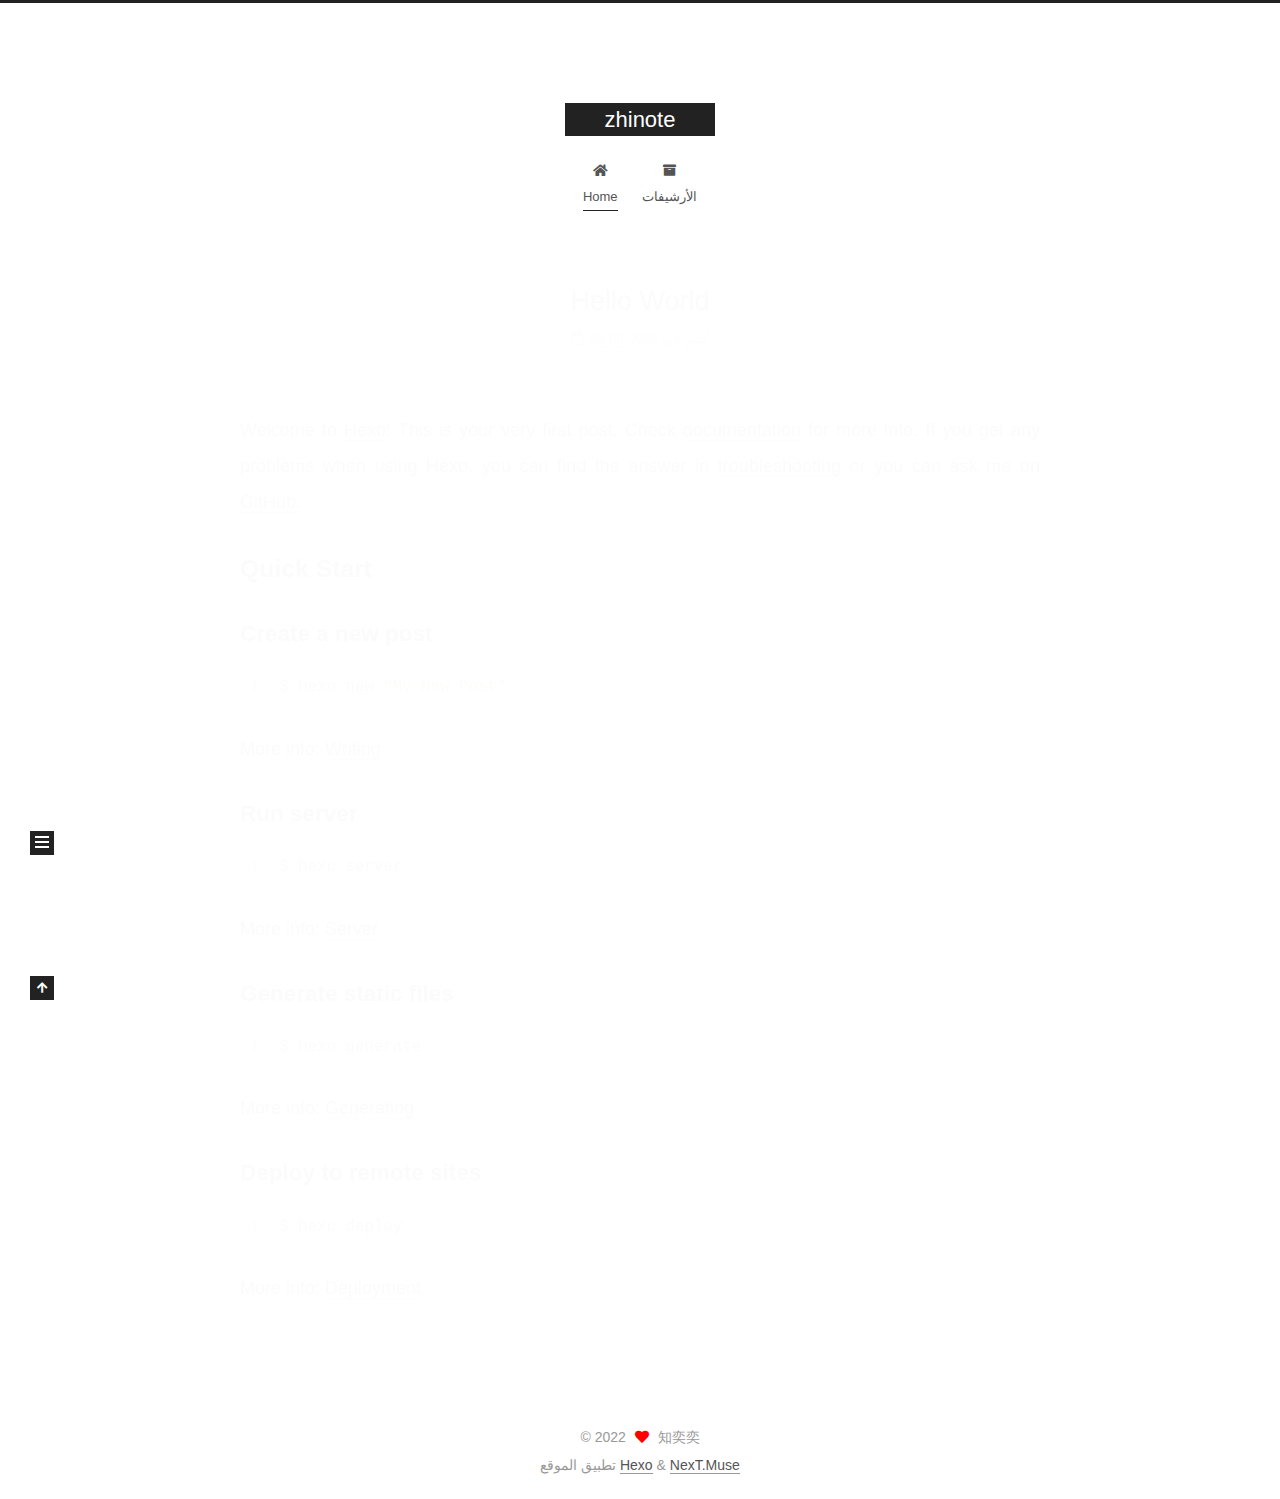
==== index.html @ 8965869a "Site updated: 2022-02-28 09:27:06" ====
<!DOCTYPE html>
<html lang="zh_CN">
<head>
  <meta charset="UTF-8">
<meta name="viewport" content="width=device-width, initial-scale=1, maximum-scale=2">
<meta name="theme-color" content="#222">
<meta name="generator" content="Hexo 6.0.0">
  <link rel="apple-touch-icon" sizes="180x180" href="/images/apple-touch-icon-next.png">
  <link rel="icon" type="image/png" sizes="32x32" href="/images/favicon-32x32-next.png">
  <link rel="icon" type="image/png" sizes="16x16" href="/images/favicon-16x16-next.png">
  <link rel="mask-icon" href="/images/logo.svg" color="#222">

<link rel="stylesheet" href="/css/main.css">


<link rel="stylesheet" href="/lib/font-awesome/css/all.min.css">

<script id="hexo-configurations">
    var NexT = window.NexT || {};
    var CONFIG = {"hostname":"example.com","root":"/","scheme":"Muse","version":"7.8.0","exturl":false,"sidebar":{"position":"left","display":"post","padding":18,"offset":12,"onmobile":false},"copycode":{"enable":false,"show_result":false,"style":null},"back2top":{"enable":true,"sidebar":false,"scrollpercent":false},"bookmark":{"enable":false,"color":"#222","save":"auto"},"fancybox":false,"mediumzoom":false,"lazyload":false,"pangu":false,"comments":{"style":"tabs","active":null,"storage":true,"lazyload":false,"nav":null},"algolia":{"hits":{"per_page":10},"labels":{"input_placeholder":"Search for Posts","hits_empty":"We didn't find any results for the search: ${query}","hits_stats":"${hits} results found in ${time} ms"}},"localsearch":{"enable":false,"trigger":"auto","top_n_per_article":1,"unescape":false,"preload":false},"motion":{"enable":true,"async":false,"transition":{"post_block":"fadeIn","post_header":"slideDownIn","post_body":"slideDownIn","coll_header":"slideLeftIn","sidebar":"slideUpIn"}}};
  </script>

  <meta property="og:type" content="website">
<meta property="og:title" content="zhinote">
<meta property="og:url" content="http://example.com/index.html">
<meta property="og:site_name" content="zhinote">
<meta property="og:locale" content="zh_CN">
<meta property="article:author" content="知奕奕">
<meta name="twitter:card" content="summary">

<link rel="canonical" href="http://example.com/">


<script id="page-configurations">
  // https://hexo.io/docs/variables.html
  CONFIG.page = {
    sidebar: "",
    isHome : true,
    isPost : false,
    lang   : 'zh_CN'
  };
</script>

  <title>zhinote</title>
  






  <noscript>
  <style>
  .use-motion .brand,
  .use-motion .menu-item,
  .sidebar-inner,
  .use-motion .post-block,
  .use-motion .pagination,
  .use-motion .comments,
  .use-motion .post-header,
  .use-motion .post-body,
  .use-motion .collection-header { opacity: initial; }

  .use-motion .site-title,
  .use-motion .site-subtitle {
    opacity: initial;
    top: initial;
  }

  .use-motion .logo-line-before i { left: initial; }
  .use-motion .logo-line-after i { right: initial; }
  </style>
</noscript>

</head>

<body itemscope itemtype="http://schema.org/WebPage">
  <div class="container use-motion">
    <div class="headband"></div>

    <header class="header" itemscope itemtype="http://schema.org/WPHeader">
      <div class="header-inner"><div class="site-brand-container">
  <div class="site-nav-toggle">
    <div class="toggle" aria-label="تشغيل شريط التصفح">
      <span class="toggle-line toggle-line-first"></span>
      <span class="toggle-line toggle-line-middle"></span>
      <span class="toggle-line toggle-line-last"></span>
    </div>
  </div>

  <div class="site-meta">

    <a href="/" class="brand" rel="start">
      <span class="logo-line-before"><i></i></span>
      <h1 class="site-title">zhinote</h1>
      <span class="logo-line-after"><i></i></span>
    </a>
  </div>

  <div class="site-nav-right">
    <div class="toggle popup-trigger">
    </div>
  </div>
</div>




<nav class="site-nav">
  <ul id="menu" class="main-menu menu">
        <li class="menu-item menu-item-home">

    <a href="/" rel="section"><i class="fa fa-home fa-fw"></i>Home</a>

  </li>
        <li class="menu-item menu-item-archives">

    <a href="/archives/" rel="section"><i class="fa fa-archive fa-fw"></i>الأرشيفات</a>

  </li>
  </ul>
</nav>




</div>
    </header>

    
  <div class="back-to-top">
    <i class="fa fa-arrow-up"></i>
    <span>0%</span>
  </div>


    <main class="main">
      <div class="main-inner">
        <div class="content-wrap">
          

          <div class="content index posts-expand">
            
      
  
  
  <article itemscope itemtype="http://schema.org/Article" class="post-block" lang="zh_CN">
    <link itemprop="mainEntityOfPage" href="http://example.com/2022/02/28/hello-world/">

    <span hidden itemprop="author" itemscope itemtype="http://schema.org/Person">
      <meta itemprop="image" content="/images/avatar.gif">
      <meta itemprop="name" content="知奕奕">
      <meta itemprop="description" content="">
    </span>

    <span hidden itemprop="publisher" itemscope itemtype="http://schema.org/Organization">
      <meta itemprop="name" content="zhinote">
    </span>
      <header class="post-header">
        <h2 class="post-title" itemprop="name headline">
          
            <a href="/2022/02/28/hello-world/" class="post-title-link" itemprop="url">Hello World</a>
        </h2>

        <div class="post-meta">
            <span class="post-meta-item">
              <span class="post-meta-item-icon">
                <i class="far fa-calendar"></i>
              </span>
              <span class="post-meta-item-text">نُشر في</span>

              <time title="أُنشأ: 2022-02-28 09:23:25" itemprop="dateCreated datePublished" datetime="2022-02-28T09:23:25+08:00">2022-02-28</time>
            </span>

          

        </div>
      </header>

    
    
    
    <div class="post-body" itemprop="articleBody">

      
          <p>Welcome to <a target="_blank" rel="noopener" href="https://hexo.io/">Hexo</a>! This is your very first post. Check <a target="_blank" rel="noopener" href="https://hexo.io/docs/">documentation</a> for more info. If you get any problems when using Hexo, you can find the answer in <a target="_blank" rel="noopener" href="https://hexo.io/docs/troubleshooting.html">troubleshooting</a> or you can ask me on <a target="_blank" rel="noopener" href="https://github.com/hexojs/hexo/issues">GitHub</a>.</p>
<h2 id="Quick-Start"><a href="#Quick-Start" class="headerlink" title="Quick Start"></a>Quick Start</h2><h3 id="Create-a-new-post"><a href="#Create-a-new-post" class="headerlink" title="Create a new post"></a>Create a new post</h3><figure class="highlight bash"><table><tr><td class="gutter"><pre><span class="line">1</span><br></pre></td><td class="code"><pre><span class="line">$ hexo new <span class="string">&quot;My New Post&quot;</span></span><br></pre></td></tr></table></figure>

<p>More info: <a target="_blank" rel="noopener" href="https://hexo.io/docs/writing.html">Writing</a></p>
<h3 id="Run-server"><a href="#Run-server" class="headerlink" title="Run server"></a>Run server</h3><figure class="highlight bash"><table><tr><td class="gutter"><pre><span class="line">1</span><br></pre></td><td class="code"><pre><span class="line">$ hexo server</span><br></pre></td></tr></table></figure>

<p>More info: <a target="_blank" rel="noopener" href="https://hexo.io/docs/server.html">Server</a></p>
<h3 id="Generate-static-files"><a href="#Generate-static-files" class="headerlink" title="Generate static files"></a>Generate static files</h3><figure class="highlight bash"><table><tr><td class="gutter"><pre><span class="line">1</span><br></pre></td><td class="code"><pre><span class="line">$ hexo generate</span><br></pre></td></tr></table></figure>

<p>More info: <a target="_blank" rel="noopener" href="https://hexo.io/docs/generating.html">Generating</a></p>
<h3 id="Deploy-to-remote-sites"><a href="#Deploy-to-remote-sites" class="headerlink" title="Deploy to remote sites"></a>Deploy to remote sites</h3><figure class="highlight bash"><table><tr><td class="gutter"><pre><span class="line">1</span><br></pre></td><td class="code"><pre><span class="line">$ hexo deploy</span><br></pre></td></tr></table></figure>

<p>More info: <a target="_blank" rel="noopener" href="https://hexo.io/docs/one-command-deployment.html">Deployment</a></p>

      
    </div>

    
    
    
      <footer class="post-footer">
        <div class="post-eof"></div>
      </footer>
  </article>
  
  
  


  



          </div>
          

<script>
  window.addEventListener('tabs:register', () => {
    let { activeClass } = CONFIG.comments;
    if (CONFIG.comments.storage) {
      activeClass = localStorage.getItem('comments_active') || activeClass;
    }
    if (activeClass) {
      let activeTab = document.querySelector(`a[href="#comment-${activeClass}"]`);
      if (activeTab) {
        activeTab.click();
      }
    }
  });
  if (CONFIG.comments.storage) {
    window.addEventListener('tabs:click', event => {
      if (!event.target.matches('.tabs-comment .tab-content .tab-pane')) return;
      let commentClass = event.target.classList[1];
      localStorage.setItem('comments_active', commentClass);
    });
  }
</script>

        </div>
          
  
  <div class="toggle sidebar-toggle">
    <span class="toggle-line toggle-line-first"></span>
    <span class="toggle-line toggle-line-middle"></span>
    <span class="toggle-line toggle-line-last"></span>
  </div>

  <aside class="sidebar">
    <div class="sidebar-inner">

      <ul class="sidebar-nav motion-element">
        <li class="sidebar-nav-toc">
          المحتويات
        </li>
        <li class="sidebar-nav-overview">
          عام
        </li>
      </ul>

      <!--noindex-->
      <div class="post-toc-wrap sidebar-panel">
      </div>
      <!--/noindex-->

      <div class="site-overview-wrap sidebar-panel">
        <div class="site-author motion-element" itemprop="author" itemscope itemtype="http://schema.org/Person">
  <p class="site-author-name" itemprop="name">知奕奕</p>
  <div class="site-description" itemprop="description"></div>
</div>
<div class="site-state-wrap motion-element">
  <nav class="site-state">
      <div class="site-state-item site-state-posts">
          <a href="/archives/">
        
          <span class="site-state-item-count">1</span>
          <span class="site-state-item-name">المقالات</span>
        </a>
      </div>
  </nav>
</div>



      </div>

    </div>
  </aside>
  <div id="sidebar-dimmer"></div>


      </div>
    </main>

    <footer class="footer">
      <div class="footer-inner">
        

        

<div class="copyright">
  
  &copy; 
  <span itemprop="copyrightYear">2022</span>
  <span class="with-love">
    <i class="fa fa-heart"></i>
  </span>
  <span class="author" itemprop="copyrightHolder">知奕奕</span>
</div>
  <div class="powered-by">تطبيق الموقع <a href="https://hexo.io/" class="theme-link" rel="noopener" target="_blank">Hexo</a> & <a href="https://muse.theme-next.org/" class="theme-link" rel="noopener" target="_blank">NexT.Muse</a>
  </div>

        








      </div>
    </footer>
  </div>

  
  <script src="/lib/anime.min.js"></script>
  <script src="/lib/velocity/velocity.min.js"></script>
  <script src="/lib/velocity/velocity.ui.min.js"></script>

<script src="/js/utils.js"></script>

<script src="/js/motion.js"></script>


<script src="/js/schemes/muse.js"></script>


<script src="/js/next-boot.js"></script>




  















  

  

</body>
</html>
---- css/main.css ----
:root {
  --body-bg-color: #fff;
  --content-bg-color: #fff;
  --card-bg-color: #f5f5f5;
  --text-color: #555;
  --blockquote-color: #666;
  --link-color: #555;
  --link-hover-color: #222;
  --brand-color: #fff;
  --brand-hover-color: #fff;
  --table-row-odd-bg-color: #f9f9f9;
  --table-row-hover-bg-color: #f5f5f5;
  --menu-item-bg-color: #f5f5f5;
  --btn-default-bg: #222;
  --btn-default-color: #fff;
  --btn-default-border-color: #222;
  --btn-default-hover-bg: #fff;
  --btn-default-hover-color: #222;
  --btn-default-hover-border-color: #222;
}
html {
  line-height: 1.15; /* 1 */
  -webkit-text-size-adjust: 100%; /* 2 */
}
body {
  margin: 0;
}
main {
  display: block;
}
h1 {
  font-size: 2em;
  margin: 0.67em 0;
}
hr {
  box-sizing: content-box; /* 1 */
  height: 0; /* 1 */
  overflow: visible; /* 2 */
}
pre {
  font-family: monospace, monospace; /* 1 */
  font-size: 1em; /* 2 */
}
a {
  background: transparent;
}
abbr[title] {
  border-bottom: none; /* 1 */
  text-decoration: underline; /* 2 */
  text-decoration: underline dotted; /* 2 */
}
b,
strong {
  font-weight: bolder;
}
code,
kbd,
samp {
  font-family: monospace, monospace; /* 1 */
  font-size: 1em; /* 2 */
}
small {
  font-size: 80%;
}
sub,
sup {
  font-size: 75%;
  line-height: 0;
  position: relative;
  vertical-align: baseline;
}
sub {
  bottom: -0.25em;
}
sup {
  top: -0.5em;
}
img {
  border-style: none;
}
button,
input,
optgroup,
select,
textarea {
  font-family: inherit; /* 1 */
  font-size: 100%; /* 1 */
  line-height: 1.15; /* 1 */
  margin: 0; /* 2 */
}
button,
input {
/* 1 */
  overflow: visible;
}
button,
select {
/* 1 */
  text-transform: none;
}
button,
[type='button'],
[type='reset'],
[type='submit'] {
  -webkit-appearance: button;
}
button::-moz-focus-inner,
[type='button']::-moz-focus-inner,
[type='reset']::-moz-focus-inner,
[type='submit']::-moz-focus-inner {
  border-style: none;
  padding: 0;
}
button:-moz-focusring,
[type='button']:-moz-focusring,
[type='reset']:-moz-focusring,
[type='submit']:-moz-focusring {
  outline: 1px dotted ButtonText;
}
fieldset {
  padding: 0.35em 0.75em 0.625em;
}
legend {
  box-sizing: border-box; /* 1 */
  color: inherit; /* 2 */
  display: table; /* 1 */
  max-width: 100%; /* 1 */
  padding: 0; /* 3 */
  white-space: normal; /* 1 */
}
progress {
  vertical-align: baseline;
}
textarea {
  overflow: auto;
}
[type='checkbox'],
[type='radio'] {
  box-sizing: border-box; /* 1 */
  padding: 0; /* 2 */
}
[type='number']::-webkit-inner-spin-button,
[type='number']::-webkit-outer-spin-button {
  height: auto;
}
[type='search'] {
  outline-offset: -2px; /* 2 */
  -webkit-appearance: textfield; /* 1 */
}
[type='search']::-webkit-search-decoration {
  -webkit-appearance: none;
}
::-webkit-file-upload-button {
  font: inherit; /* 2 */
  -webkit-appearance: button; /* 1 */
}
details {
  display: block;
}
summary {
  display: list-item;
}
template {
  display: none;
}
[hidden] {
  display: none;
}
::selection {
  background: #262a30;
  color: #eee;
}
html,
body {
  height: 100%;
}
body {
  background: var(--body-bg-color);
  color: var(--text-color);
  font-family: 'Lato', "PingFang SC", "Microsoft YaHei", sans-serif;
  font-size: 1em;
  line-height: 2;
}
@media (max-width: 991px) {
  body {
    padding-left: 0 !important;
    padding-right: 0 !important;
  }
}
h1,
h2,
h3,
h4,
h5,
h6 {
  font-family: 'Lato', "PingFang SC", "Microsoft YaHei", sans-serif;
  font-weight: bold;
  line-height: 1.5;
  margin: 20px 0 15px;
}
h1 {
  font-size: 1.5em;
}
h2 {
  font-size: 1.375em;
}
h3 {
  font-size: 1.25em;
}
h4 {
  font-size: 1.125em;
}
h5 {
  font-size: 1em;
}
h6 {
  font-size: 0.875em;
}
p {
  margin: 0 0 20px 0;
}
a,
span.exturl {
  border-bottom: 1px solid #999;
  color: var(--link-color);
  outline: 0;
  text-decoration: none;
  overflow-wrap: break-word;
  word-wrap: break-word;
  cursor: pointer;
}
a:hover,
span.exturl:hover {
  border-bottom-color: var(--link-hover-color);
  color: var(--link-hover-color);
}
iframe,
img,
video {
  display: block;
  margin-left: auto;
  margin-right: auto;
  max-width: 100%;
}
hr {
  background-image: repeating-linear-gradient(-45deg, #ddd, #ddd 4px, transparent 4px, transparent 8px);
  border: 0;
  height: 3px;
  margin: 40px 0;
}
blockquote {
  border-left: 4px solid #ddd;
  color: var(--blockquote-color);
  margin: 0;
  padding: 0 15px;
}
blockquote cite::before {
  content: '-';
  padding: 0 5px;
}
dt {
  font-weight: bold;
}
dd {
  margin: 0;
  padding: 0;
}
kbd {
  background-color: #f5f5f5;
  background-image: linear-gradient(#eee, #fff, #eee);
  border: 1px solid #ccc;
  border-radius: 0.2em;
  box-shadow: 0.1em 0.1em 0.2em rgba(0,0,0,0.1);
  color: #555;
  font-family: inherit;
  padding: 0.1em 0.3em;
  white-space: nowrap;
}
.table-container {
  overflow: auto;
}
table {
  border-collapse: collapse;
  border-spacing: 0;
  font-size: 0.875em;
  margin: 0 0 20px 0;
  width: 100%;
}
tbody tr:nth-of-type(odd) {
  background: var(--table-row-odd-bg-color);
}
tbody tr:hover {
  background: var(--table-row-hover-bg-color);
}
caption,
th,
td {
  font-weight: normal;
  padding: 8px;
  vertical-align: middle;
}
th,
td {
  border: 1px solid #ddd;
  border-bottom: 3px solid #ddd;
}
th {
  font-weight: 700;
  padding-bottom: 10px;
}
td {
  border-bottom-width: 1px;
}
.btn {
  background: var(--btn-default-bg);
  border: 2px solid var(--btn-default-border-color);
  border-radius: 0;
  color: var(--btn-default-color);
  display: inline-block;
  font-size: 0.875em;
  line-height: 2;
  padding: 0 20px;
  text-decoration: none;
  transition-property: background-color;
  transition-delay: 0s;
  transition-duration: 0.2s;
  transition-timing-function: ease-in-out;
}
.btn:hover {
  background: var(--btn-default-hover-bg);
  border-color: var(--btn-default-hover-border-color);
  color: var(--btn-default-hover-color);
}
.btn + .btn {
  margin: 0 0 8px 8px;
}
.btn .fa-fw {
  text-align: left;
  width: 1.285714285714286em;
}
.toggle {
  line-height: 0;
}
.toggle .toggle-line {
  background: #fff;
  display: inline-block;
  height: 2px;
  left: 0;
  position: relative;
  top: 0;
  transition: all 0.4s;
  vertical-align: top;
  width: 100%;
}
.toggle .toggle-line:not(:first-child) {
  margin-top: 3px;
}
.toggle.toggle-arrow .toggle-line-first {
  left: 50%;
  top: 2px;
  transform: rotate(45deg);
  width: 50%;
}
.toggle.toggle-arrow .toggle-line-middle {
  left: 2px;
  width: 90%;
}
.toggle.toggle-arrow .toggle-line-last {
  left: 50%;
  top: -2px;
  transform: rotate(-45deg);
  width: 50%;
}
.toggle.toggle-close .toggle-line-first {
  transform: rotate(-45deg);
  top: 5px;
}
.toggle.toggle-close .toggle-line-middle {
  opacity: 0;
}
.toggle.toggle-close .toggle-line-last {
  transform: rotate(45deg);
  top: -5px;
}
.highlight,
pre {
  background: #f7f7f7;
  color: #4d4d4c;
  line-height: 1.6;
  margin: 0 auto 20px;
}
pre,
code {
  font-family: consolas, Menlo, monospace, "PingFang SC", "Microsoft YaHei";
}
code {
  background: #eee;
  border-radius: 3px;
  color: #555;
  padding: 2px 4px;
  overflow-wrap: break-word;
  word-wrap: break-word;
}
.highlight *::selection {
  background: #d6d6d6;
}
.highlight pre {
  border: 0;
  margin: 0;
  padding: 10px 0;
}
.highlight table {
  border: 0;
  margin: 0;
  width: auto;
}
.highlight td {
  border: 0;
  padding: 0;
}
.highlight figcaption {
  background: #eff2f3;
  color: #4d4d4c;
  display: flex;
  font-size: 0.875em;
  justify-content: space-between;
  line-height: 1.2;
  padding: 0.5em;
}
.highlight figcaption a {
  color: #4d4d4c;
}
.highlight figcaption a:hover {
  border-bottom-color: #4d4d4c;
}
.highlight .gutter {
  -moz-user-select: none;
  -ms-user-select: none;
  -webkit-user-select: none;
  user-select: none;
}
.highlight .gutter pre {
  background: #eff2f3;
  color: #869194;
  padding-left: 10px;
  padding-right: 10px;
  text-align: right;
}
.highlight .code pre {
  background: #f7f7f7;
  padding-left: 10px;
  width: 100%;
}
.gist table {
  width: auto;
}
.gist table td {
  border: 0;
}
pre {
  overflow: auto;
  padding: 10px;
}
pre code {
  background: none;
  color: #4d4d4c;
  font-size: 0.875em;
  padding: 0;
  text-shadow: none;
}
pre .deletion {
  background: #fdd;
}
pre .addition {
  background: #dfd;
}
pre .meta {
  color: #eab700;
  -moz-user-select: none;
  -ms-user-select: none;
  -webkit-user-select: none;
  user-select: none;
}
pre .comment {
  color: #8e908c;
}
pre .variable,
pre .attribute,
pre .tag,
pre .name,
pre .regexp,
pre .ruby .constant,
pre .xml .tag .title,
pre .xml .pi,
pre .xml .doctype,
pre .html .doctype,
pre .css .id,
pre .css .class,
pre .css .pseudo {
  color: #c82829;
}
pre .number,
pre .preprocessor,
pre .built_in,
pre .builtin-name,
pre .literal,
pre .params,
pre .constant,
pre .command {
  color: #f5871f;
}
pre .ruby .class .title,
pre .css .rules .attribute,
pre .string,
pre .symbol,
pre .value,
pre .inheritance,
pre .header,
pre .ruby .symbol,
pre .xml .cdata,
pre .special,
pre .formula {
  color: #718c00;
}
pre .title,
pre .css .hexcolor {
  color: #3e999f;
}
pre .function,
pre .python .decorator,
pre .python .title,
pre .ruby .function .title,
pre .ruby .title .keyword,
pre .perl .sub,
pre .javascript .title,
pre .coffeescript .title {
  color: #4271ae;
}
pre .keyword,
pre .javascript .function {
  color: #8959a8;
}
.blockquote-center {
  border-left: none;
  margin: 40px 0;
  padding: 0;
  position: relative;
  text-align: center;
}
.blockquote-center .fa {
  display: block;
  opacity: 0.6;
  position: absolute;
  width: 100%;
}
.blockquote-center .fa-quote-left {
  border-top: 1px solid #ccc;
  text-align: left;
  top: -20px;
}
.blockquote-center .fa-quote-right {
  border-bottom: 1px solid #ccc;
  text-align: right;
  bottom: -20px;
}
.blockquote-center p,
.blockquote-center div {
  text-align: center;
}
.post-body .group-picture img {
  margin: 0 auto;
  padding: 0 3px;
}
.group-picture-row {
  margin-bottom: 6px;
  overflow: hidden;
}
.group-picture-column {
  float: left;
  margin-bottom: 10px;
}
.post-body .label {
  color: #555;
  display: inline;
  padding: 0 2px;
}
.post-body .label.default {
  background: #f0f0f0;
}
.post-body .label.primary {
  background: #efe6f7;
}
.post-body .label.info {
  background: #e5f2f8;
}
.post-body .label.success {
  background: #e7f4e9;
}
.post-body .label.warning {
  background: #fcf6e1;
}
.post-body .label.danger {
  background: #fae8eb;
}
.post-body .tabs {
  margin-bottom: 20px;
}
.post-body .tabs,
.tabs-comment {
  display: block;
  padding-top: 10px;
  position: relative;
}
.post-body .tabs ul.nav-tabs,
.tabs-comment ul.nav-tabs {
  display: flex;
  flex-wrap: wrap;
  margin: 0;
  margin-bottom: -1px;
  padding: 0;
}
@media (max-width: 413px) {
  .post-body .tabs ul.nav-tabs,
  .tabs-comment ul.nav-tabs {
    display: block;
    margin-bottom: 5px;
  }
}
.post-body .tabs ul.nav-tabs li.tab,
.tabs-comment ul.nav-tabs li.tab {
  border-bottom: 1px solid #ddd;
  border-left: 1px solid transparent;
  border-right: 1px solid transparent;
  border-top: 3px solid transparent;
  flex-grow: 1;
  list-style-type: none;
  border-radius: 0 0 0 0;
}
@media (max-width: 413px) {
  .post-body .tabs ul.nav-tabs li.tab,
  .tabs-comment ul.nav-tabs li.tab {
    border-bottom: 1px solid transparent;
    border-left: 3px solid transparent;
    border-right: 1px solid transparent;
    border-top: 1px solid transparent;
  }
}
@media (max-width: 413px) {
  .post-body .tabs ul.nav-tabs li.tab,
  .tabs-comment ul.nav-tabs li.tab {
    border-radius: 0;
  }
}
.post-body .tabs ul.nav-tabs li.tab a,
.tabs-comment ul.nav-tabs li.tab a {
  border-bottom: initial;
  display: block;
  line-height: 1.8;
  outline: 0;
  padding: 0.25em 0.75em;
  text-align: center;
  transition-delay: 0s;
  transition-duration: 0.2s;
  transition-timing-function: ease-out;
}
.post-body .tabs ul.nav-tabs li.tab a i,
.tabs-comment ul.nav-tabs li.tab a i {
  width: 1.285714285714286em;
}
.post-body .tabs ul.nav-tabs li.tab.active,
.tabs-comment ul.nav-tabs li.tab.active {
  border-bottom: 1px solid transparent;
  border-left: 1px solid #ddd;
  border-right: 1px solid #ddd;
  border-top: 3px solid #fc6423;
}
@media (max-width: 413px) {
  .post-body .tabs ul.nav-tabs li.tab.active,
  .tabs-comment ul.nav-tabs li.tab.active {
    border-bottom: 1px solid #ddd;
    border-left: 3px solid #fc6423;
    border-right: 1px solid #ddd;
    border-top: 1px solid #ddd;
  }
}
.post-body .tabs ul.nav-tabs li.tab.active a,
.tabs-comment ul.nav-tabs li.tab.active a {
  color: var(--link-color);
  cursor: default;
}
.post-body .tabs .tab-content .tab-pane,
.tabs-comment .tab-content .tab-pane {
  border: 1px solid #ddd;
  border-top: 0;
  padding: 20px 20px 0 20px;
  border-radius: 0;
}
.post-body .tabs .tab-content .tab-pane:not(.active),
.tabs-comment .tab-content .tab-pane:not(.active) {
  display: none;
}
.post-body .tabs .tab-content .tab-pane.active,
.tabs-comment .tab-content .tab-pane.active {
  display: block;
}
.post-body .tabs .tab-content .tab-pane.active:nth-of-type(1),
.tabs-comment .tab-content .tab-pane.active:nth-of-type(1) {
  border-radius: 0 0 0 0;
}
@media (max-width: 413px) {
  .post-body .tabs .tab-content .tab-pane.active:nth-of-type(1),
  .tabs-comment .tab-content .tab-pane.active:nth-of-type(1) {
    border-radius: 0;
  }
}
.post-body .note {
  border-radius: 3px;
  margin-bottom: 20px;
  padding: 1em;
  position: relative;
  border: 1px solid #eee;
  border-left-width: 5px;
}
.post-body .note h2,
.post-body .note h3,
.post-body .note h4,
.post-body .note h5,
.post-body .note h6 {
  margin-top: 0;
  border-bottom: initial;
  margin-bottom: 0;
  padding-top: 0;
}
.post-body .note p:first-child,
.post-body .note ul:first-child,
.post-body .note ol:first-child,
.post-body .note table:first-child,
.post-body .note pre:first-child,
.post-body .note blockquote:first-child,
.post-body .note img:first-child {
  margin-top: 0;
}
.post-body .note p:last-child,
.post-body .note ul:last-child,
.post-body .note ol:last-child,
.post-body .note table:last-child,
.post-body .note pre:last-child,
.post-body .note blockquote:last-child,
.post-body .note img:last-child {
  margin-bottom: 0;
}
.post-body .note.default {
  border-left-color: #777;
}
.post-body .note.default h2,
.post-body .note.default h3,
.post-body .note.default h4,
.post-body .note.default h5,
.post-body .note.default h6 {
  color: #777;
}
.post-body .note.primary {
  border-left-color: #6f42c1;
}
.post-body .note.primary h2,
.post-body .note.primary h3,
.post-body .note.primary h4,
.post-body .note.primary h5,
.post-body .note.primary h6 {
  color: #6f42c1;
}
.post-body .note.info {
  border-left-color: #428bca;
}
.post-body .note.info h2,
.post-body .note.info h3,
.post-body .note.info h4,
.post-body .note.info h5,
.post-body .note.info h6 {
  color: #428bca;
}
.post-body .note.success {
  border-left-color: #5cb85c;
}
.post-body .note.success h2,
.post-body .note.success h3,
.post-body .note.success h4,
.post-body .note.success h5,
.post-body .note.success h6 {
  color: #5cb85c;
}
.post-body .note.warning {
  border-left-color: #f0ad4e;
}
.post-body .note.warning h2,
.post-body .note.warning h3,
.post-body .note.warning h4,
.post-body .note.warning h5,
.post-body .note.warning h6 {
  color: #f0ad4e;
}
.post-body .note.danger {
  border-left-color: #d9534f;
}
.post-body .note.danger h2,
.post-body .note.danger h3,
.post-body .note.danger h4,
.post-body .note.danger h5,
.post-body .note.danger h6 {
  color: #d9534f;
}
.pagination .prev,
.pagination .next,
.pagination .page-number,
.pagination .space {
  display: inline-block;
  margin: 0 10px;
  padding: 0 11px;
  position: relative;
  top: -1px;
}
@media (max-width: 767px) {
  .pagination .prev,
  .pagination .next,
  .pagination .page-number,
  .pagination .space {
    margin: 0 5px;
  }
}
.pagination {
  border-top: 1px solid #eee;
  margin: 120px 0 0;
  text-align: center;
}
.pagination .prev,
.pagination .next,
.pagination .page-number {
  border-bottom: 0;
  border-top: 1px solid #eee;
  transition-property: border-color;
  transition-delay: 0s;
  transition-duration: 0.2s;
  transition-timing-function: ease-in-out;
}
.pagination .prev:hover,
.pagination .next:hover,
.pagination .page-number:hover {
  border-top-color: #222;
}
.pagination .space {
  margin: 0;
  padding: 0;
}
.pagination .prev {
  margin-left: 0;
}
.pagination .next {
  margin-right: 0;
}
.pagination .page-number.current {
  background: #ccc;
  border-top-color: #ccc;
  color: #fff;
}
@media (max-width: 767px) {
  .pagination {
    border-top: none;
  }
  .pagination .prev,
  .pagination .next,
  .pagination .page-number {
    border-bottom: 1px solid #eee;
    border-top: 0;
    margin-bottom: 10px;
    padding: 0 10px;
  }
  .pagination .prev:hover,
  .pagination .next:hover,
  .pagination .page-number:hover {
    border-bottom-color: #222;
  }
}
.comments {
  margin-top: 60px;
  overflow: hidden;
}
.comment-button-group {
  display: flex;
  flex-wrap: wrap-reverse;
  justify-content: center;
  margin: 1em 0;
}
.comment-button-group .comment-button {
  margin: 0.1em 0.2em;
}
.comment-button-group .comment-button.active {
  background: var(--btn-default-hover-bg);
  border-color: var(--btn-default-hover-border-color);
  color: var(--btn-default-hover-color);
}
.comment-position {
  display: none;
}
.comment-position.active {
  display: block;
}
.tabs-comment {
  background: var(--content-bg-color);
  margin-top: 4em;
  padding-top: 0;
}
.tabs-comment .comments {
  border: 0;
  box-shadow: none;
  margin-top: 0;
  padding-top: 0;
}
.container {
  min-height: 100%;
  position: relative;
}
.main-inner {
  margin: 0 auto;
  width: 700px;
}
@media (min-width: 1200px) {
  .main-inner {
    width: 800px;
  }
}
@media (min-width: 1600px) {
  .main-inner {
    width: 900px;
  }
}
@media (max-width: 767px) {
  .content-wrap {
    padding: 0 20px;
  }
}
.header {
  background: transparent;
}
.header-inner {
  margin: 0 auto;
  width: 700px;
}
@media (min-width: 1200px) {
  .header-inner {
    width: 800px;
  }
}
@media (min-width: 1600px) {
  .header-inner {
    width: 900px;
  }
}
.site-brand-container {
  display: flex;
  flex-shrink: 0;
  padding: 0 10px;
}
.headband {
  background: #222;
  height: 3px;
}
.site-meta {
  flex-grow: 1;
  text-align: center;
}
@media (max-width: 767px) {
  .site-meta {
    text-align: center;
  }
}
.brand {
  border-bottom: none;
  color: var(--brand-color);
  display: inline-block;
  line-height: 1.375em;
  padding: 0 40px;
  position: relative;
}
.brand:hover {
  color: var(--brand-hover-color);
}
.site-title {
  font-family: 'Lato', "PingFang SC", "Microsoft YaHei", sans-serif;
  font-size: 1.375em;
  font-weight: normal;
  margin: 0;
}
.site-subtitle {
  color: #999;
  font-size: 0.8125em;
  margin: 10px 0;
}
.use-motion .brand {
  opacity: 0;
}
.use-motion .site-title,
.use-motion .site-subtitle,
.use-motion .custom-logo-image {
  opacity: 0;
  position: relative;
  top: -10px;
}
.site-nav-toggle,
.site-nav-right {
  display: none;
}
@media (max-width: 767px) {
  .site-nav-toggle,
  .site-nav-right {
    display: flex;
    flex-direction: column;
    justify-content: center;
  }
}
.site-nav-toggle .toggle,
.site-nav-right .toggle {
  color: var(--text-color);
  padding: 10px;
  width: 22px;
}
.site-nav-toggle .toggle .toggle-line,
.site-nav-right .toggle .toggle-line {
  background: var(--text-color);
  border-radius: 1px;
}
.site-nav {
  display: block;
}
@media (max-width: 767px) {
  .site-nav {
    clear: both;
    display: none;
  }
}
.site-nav.site-nav-on {
  display: block;
}
.menu {
  margin-top: 20px;
  padding-left: 0;
  text-align: center;
}
.menu-item {
  display: inline-block;
  list-style: none;
  margin: 0 10px;
}
@media (max-width: 767px) {
  .menu-item {
    display: block;
    margin-top: 10px;
  }
  .menu-item.menu-item-search {
    display: none;
  }
}
.menu-item a,
.menu-item span.exturl {
  border-bottom: 0;
  display: block;
  font-size: 0.8125em;
  transition-property: border-color;
  transition-delay: 0s;
  transition-duration: 0.2s;
  transition-timing-function: ease-in-out;
}
@media (hover: none) {
  .menu-item a:hover,
  .menu-item span.exturl:hover {
    border-bottom-color: transparent !important;
  }
}
.menu-item .fa,
.menu-item .fab,
.menu-item .far,
.menu-item .fas {
  margin-right: 8px;
}
.menu-item .badge {
  display: inline-block;
  font-weight: bold;
  line-height: 1;
  margin-left: 0.35em;
  margin-top: 0.35em;
  text-align: center;
  white-space: nowrap;
}
@media (max-width: 767px) {
  .menu-item .badge {
    float: right;
    margin-left: 0;
  }
}
.menu-item-active a,
.menu .menu-item a:hover,
.menu .menu-item span.exturl:hover {
  background: var(--menu-item-bg-color);
}
.use-motion .menu-item {
  opacity: 0;
}
.sidebar {
  background: #222;
  bottom: 0;
  box-shadow: inset 0 2px 6px #000;
  position: fixed;
  top: 0;
}
@media (max-width: 991px) {
  .sidebar {
    display: none;
  }
}
.sidebar-inner {
  color: #999;
  padding: 18px 10px;
  text-align: center;
}
.cc-license {
  margin-top: 10px;
  text-align: center;
}
.cc-license .cc-opacity {
  border-bottom: none;
  opacity: 0.7;
}
.cc-license .cc-opacity:hover {
  opacity: 0.9;
}
.cc-license img {
  display: inline-block;
}
.site-author-image {
  border: 2px solid #333;
  display: block;
  margin: 0 auto;
  max-width: 96px;
  padding: 2px;
}
.site-author-name {
  color: #f5f5f5;
  font-weight: normal;
  margin: 5px 0 0;
  text-align: center;
}
.site-description {
  color: #999;
  font-size: 1em;
  margin-top: 5px;
  text-align: center;
}
.links-of-author {
  margin-top: 15px;
}
.links-of-author a,
.links-of-author span.exturl {
  border-bottom-color: #555;
  display: inline-block;
  font-size: 0.8125em;
  margin-bottom: 10px;
  margin-right: 10px;
  vertical-align: middle;
}
.links-of-author a::before,
.links-of-author span.exturl::before {
  background: #ffffa3;
  border-radius: 50%;
  content: ' ';
  display: inline-block;
  height: 4px;
  margin-right: 3px;
  vertical-align: middle;
  width: 4px;
}
.sidebar-button {
  margin-top: 15px;
}
.sidebar-button a {
  border: 1px solid #fc6423;
  border-radius: 4px;
  color: #fc6423;
  display: inline-block;
  padding: 0 15px;
}
.sidebar-button a .fa,
.sidebar-button a .fab,
.sidebar-button a .far,
.sidebar-button a .fas {
  margin-right: 5px;
}
.sidebar-button a:hover {
  background: #fc6423;
  border: 1px solid #fc6423;
  color: #fff;
}
.sidebar-button a:hover .fa,
.sidebar-button a:hover .fab,
.sidebar-button a:hover .far,
.sidebar-button a:hover .fas {
  color: #fff;
}
.links-of-blogroll {
  font-size: 0.8125em;
  margin-top: 10px;
}
.links-of-blogroll-title {
  font-size: 0.875em;
  font-weight: 600;
  margin-top: 0;
}
.links-of-blogroll-list {
  list-style: none;
  margin: 0;
  padding: 0;
}
#sidebar-dimmer {
  display: none;
}
@media (max-width: 767px) {
  #sidebar-dimmer {
    background: #000;
    display: block;
    height: 100%;
    left: 100%;
    opacity: 0;
    position: fixed;
    top: 0;
    width: 100%;
    z-index: 1100;
  }
  .sidebar-active + #sidebar-dimmer {
    opacity: 0.7;
    transform: translateX(-100%);
    transition: opacity 0.5s;
  }
}
.sidebar-nav {
  margin: 0;
  padding-bottom: 20px;
  padding-left: 0;
}
.sidebar-nav li {
  border-bottom: 1px solid transparent;
  color: #666;
  cursor: pointer;
  display: inline-block;
  font-size: 0.875em;
}
.sidebar-nav li.sidebar-nav-overview {
  margin-left: 10px;
}
.sidebar-nav li:hover {
  color: #f5f5f5;
}
.sidebar-nav .sidebar-nav-active {
  border-bottom-color: #87daff;
  color: #87daff;
}
.sidebar-nav .sidebar-nav-active:hover {
  color: #87daff;
}
.sidebar-panel {
  display: none;
  overflow-x: hidden;
  overflow-y: auto;
}
.sidebar-panel-active {
  display: block;
}
.sidebar-toggle {
  background: #222;
  bottom: 45px;
  cursor: pointer;
  height: 14px;
  left: 30px;
  padding: 5px;
  position: fixed;
  width: 14px;
  z-index: 1300;
}
@media (max-width: 991px) {
  .sidebar-toggle {
    left: 20px;
    opacity: 0.8;
    display: none;
  }
}
.sidebar-toggle:hover .toggle-line {
  background: #87daff;
}
.post-toc {
  font-size: 0.875em;
}
.post-toc ol {
  list-style: none;
  margin: 0;
  padding: 0 2px 5px 10px;
  text-align: left;
}
.post-toc ol > ol {
  padding-left: 0;
}
.post-toc ol a {
  transition-property: all;
  transition-delay: 0s;
  transition-duration: 0.2s;
  transition-timing-function: ease-in-out;
}
.post-toc .nav-item {
  line-height: 1.8;
  overflow: hidden;
  text-overflow: ellipsis;
  white-space: nowrap;
}
.post-toc .nav .nav-child {
  display: none;
}
.post-toc .nav .active > .nav-child {
  display: block;
}
.post-toc .nav .active-current > .nav-child {
  display: block;
}
.post-toc .nav .active-current > .nav-child > .nav-item {
  display: block;
}
.post-toc .nav .active > a {
  border-bottom-color: #87daff;
  color: #87daff;
}
.post-toc .nav .active-current > a {
  color: #87daff;
}
.post-toc .nav .active-current > a:hover {
  color: #87daff;
}
.site-state {
  display: flex;
  justify-content: center;
  line-height: 1.4;
  margin-top: 10px;
  overflow: hidden;
  text-align: center;
  white-space: nowrap;
}
.site-state-item {
  padding: 0 15px;
}
.site-state-item:not(:first-child) {
  border-left: 1px solid #333;
}
.site-state-item a {
  border-bottom: none;
}
.site-state-item-count {
  display: block;
  font-size: 1.25em;
  font-weight: 600;
  text-align: center;
}
.site-state-item-name {
  color: inherit;
  font-size: 0.875em;
}
.footer {
  color: #999;
  font-size: 0.875em;
  padding: 20px 0;
}
.footer.footer-fixed {
  bottom: 0;
  left: 0;
  position: absolute;
  right: 0;
}
.footer-inner {
  box-sizing: border-box;
  margin: 0 auto;
  text-align: center;
  width: 700px;
}
@media (min-width: 1200px) {
  .footer-inner {
    width: 800px;
  }
}
@media (min-width: 1600px) {
  .footer-inner {
    width: 900px;
  }
}
.languages {
  display: inline-block;
  font-size: 1.125em;
  position: relative;
}
.languages .lang-select-label span {
  margin: 0 0.5em;
}
.languages .lang-select {
  height: 100%;
  left: 0;
  opacity: 0;
  position: absolute;
  top: 0;
  width: 100%;
}
.with-love {
  color: #ff0000;
  display: inline-block;
  margin: 0 5px;
}
.powered-by,
.theme-info {
  display: inline-block;
}
@-moz-keyframes iconAnimate {
  0%, 100% {
    transform: scale(1);
  }
  10%, 30% {
    transform: scale(0.9);
  }
  20%, 40%, 60%, 80% {
    transform: scale(1.1);
  }
  50%, 70% {
    transform: scale(1.1);
  }
}
@-webkit-keyframes iconAnimate {
  0%, 100% {
    transform: scale(1);
  }
  10%, 30% {
    transform: scale(0.9);
  }
  20%, 40%, 60%, 80% {
    transform: scale(1.1);
  }
  50%, 70% {
    transform: scale(1.1);
  }
}
@-o-keyframes iconAnimate {
  0%, 100% {
    transform: scale(1);
  }
  10%, 30% {
    transform: scale(0.9);
  }
  20%, 40%, 60%, 80% {
    transform: scale(1.1);
  }
  50%, 70% {
    transform: scale(1.1);
  }
}
@keyframes iconAnimate {
  0%, 100% {
    transform: scale(1);
  }
  10%, 30% {
    transform: scale(0.9);
  }
  20%, 40%, 60%, 80% {
    transform: scale(1.1);
  }
  50%, 70% {
    transform: scale(1.1);
  }
}
.back-to-top {
  font-size: 12px;
  text-align: center;
  transition-delay: 0s;
  transition-duration: 0.2s;
  transition-timing-function: ease-in-out;
}
.back-to-top {
  background: #222;
  bottom: -100px;
  box-sizing: border-box;
  color: #fff;
  cursor: pointer;
  left: 30px;
  opacity: 1;
  padding: 0 6px;
  position: fixed;
  transition-property: bottom;
  z-index: 1300;
  width: 24px;
}
.back-to-top span {
  display: none;
}
.back-to-top:hover {
  color: #87daff;
}
.back-to-top.back-to-top-on {
  bottom: 19px;
}
@media (max-width: 991px) {
  .back-to-top {
    left: 20px;
    opacity: 0.8;
  }
}
.post-body {
  font-family: 'Lato', "PingFang SC", "Microsoft YaHei", sans-serif;
  overflow-wrap: break-word;
  word-wrap: break-word;
}
@media (min-width: 1200px) {
  .post-body {
    font-size: 1.125em;
  }
}
.post-body .exturl .fa {
  font-size: 0.875em;
  margin-left: 4px;
}
.post-body .image-caption,
.post-body .figure .caption {
  color: #999;
  font-size: 0.875em;
  font-weight: bold;
  line-height: 1;
  margin: -20px auto 15px;
  text-align: center;
}
.post-sticky-flag {
  display: inline-block;
  transform: rotate(30deg);
}
.post-button {
  margin-top: 40px;
  text-align: center;
}
.use-motion .post-block,
.use-motion .pagination,
.use-motion .comments {
  opacity: 0;
}
.use-motion .post-header {
  opacity: 0;
}
.use-motion .post-body {
  opacity: 0;
}
.use-motion .collection-header {
  opacity: 0;
}
.posts-collapse {
  margin-left: 35px;
  position: relative;
}
@media (max-width: 767px) {
  .posts-collapse {
    margin-left: 0px;
    margin-right: 0px;
  }
}
.posts-collapse .collection-title {
  font-size: 1.125em;
  position: relative;
}
.posts-collapse .collection-title::before {
  background: #999;
  border: 1px solid #fff;
  border-radius: 50%;
  content: ' ';
  height: 10px;
  left: 0;
  margin-left: -6px;
  margin-top: -4px;
  position: absolute;
  top: 50%;
  width: 10px;
}
.posts-collapse .collection-year {
  font-size: 1.5em;
  font-weight: bold;
  margin: 60px 0;
  position: relative;
}
.posts-collapse .collection-year::before {
  background: #bbb;
  border-radius: 50%;
  content: ' ';
  height: 8px;
  left: 0;
  margin-left: -4px;
  margin-top: -4px;
  position: absolute;
  top: 50%;
  width: 8px;
}
.posts-collapse .collection-header {
  display: block;
  margin: 0 0 0 20px;
}
.posts-collapse .collection-header small {
  color: #bbb;
  margin-left: 5px;
}
.posts-collapse .post-header {
  border-bottom: 1px dashed #ccc;
  margin: 30px 0;
  padding-left: 15px;
  position: relative;
  transition-property: border;
  transition-delay: 0s;
  transition-duration: 0.2s;
  transition-timing-function: ease-in-out;
}
.posts-collapse .post-header::before {
  background: #bbb;
  border: 1px solid #fff;
  border-radius: 50%;
  content: ' ';
  height: 6px;
  left: 0;
  margin-left: -4px;
  position: absolute;
  top: 0.75em;
  transition-property: background;
  width: 6px;
  transition-delay: 0s;
  transition-duration: 0.2s;
  transition-timing-function: ease-in-out;
}
.posts-collapse .post-header:hover {
  border-bottom-color: #666;
}
.posts-collapse .post-header:hover::before {
  background: #222;
}
.posts-collapse .post-meta {
  display: inline;
  font-size: 0.75em;
  margin-right: 10px;
}
.posts-collapse .post-title {
  display: inline;
}
.posts-collapse .post-title a,
.posts-collapse .post-title span.exturl {
  border-bottom: none;
  color: var(--link-color);
}
.posts-collapse .post-title .fa-external-link-alt {
  font-size: 0.875em;
  margin-left: 5px;
}
.posts-collapse::before {
  background: #f5f5f5;
  content: ' ';
  height: 100%;
  left: 0;
  margin-left: -2px;
  position: absolute;
  top: 1.25em;
  width: 4px;
}
.post-eof {
  background: #ccc;
  height: 1px;
  margin: 80px auto 60px;
  text-align: center;
  width: 8%;
}
.post-block:last-of-type .post-eof {
  display: none;
}
.content {
  padding-top: 40px;
}
@media (min-width: 992px) {
  .post-body {
    text-align: justify;
  }
}
@media (max-width: 991px) {
  .post-body {
    text-align: justify;
  }
}
.post-body h1,
.post-body h2,
.post-body h3,
.post-body h4,
.post-body h5,
.post-body h6 {
  padding-top: 10px;
}
.post-body h1 .header-anchor,
.post-body h2 .header-anchor,
.post-body h3 .header-anchor,
.post-body h4 .header-anchor,
.post-body h5 .header-anchor,
.post-body h6 .header-anchor {
  border-bottom-style: none;
  color: #ccc;
  float: right;
  margin-left: 10px;
  visibility: hidden;
}
.post-body h1 .header-anchor:hover,
.post-body h2 .header-anchor:hover,
.post-body h3 .header-anchor:hover,
.post-body h4 .header-anchor:hover,
.post-body h5 .header-anchor:hover,
.post-body h6 .header-anchor:hover {
  color: inherit;
}
.post-body h1:hover .header-anchor,
.post-body h2:hover .header-anchor,
.post-body h3:hover .header-anchor,
.post-body h4:hover .header-anchor,
.post-body h5:hover .header-anchor,
.post-body h6:hover .header-anchor {
  visibility: visible;
}
.post-body iframe,
.post-body img,
.post-body video {
  margin-bottom: 20px;
}
.post-body .video-container {
  height: 0;
  margin-bottom: 20px;
  overflow: hidden;
  padding-top: 75%;
  position: relative;
  width: 100%;
}
.post-body .video-container iframe,
.post-body .video-container object,
.post-body .video-container embed {
  height: 100%;
  left: 0;
  margin: 0;
  position: absolute;
  top: 0;
  width: 100%;
}
.post-gallery {
  align-items: center;
  display: grid;
  grid-gap: 10px;
  grid-template-columns: 1fr 1fr 1fr;
  margin-bottom: 20px;
}
@media (max-width: 767px) {
  .post-gallery {
    grid-template-columns: 1fr 1fr;
  }
}
.post-gallery a {
  border: 0;
}
.post-gallery img {
  margin: 0;
}
.posts-expand .post-header {
  font-size: 1.125em;
}
.posts-expand .post-title {
  font-size: 1.5em;
  font-weight: normal;
  margin: initial;
  text-align: center;
  overflow-wrap: break-word;
  word-wrap: break-word;
}
.posts-expand .post-title-link {
  border-bottom: none;
  color: var(--link-color);
  display: inline-block;
  position: relative;
  vertical-align: top;
}
.posts-expand .post-title-link::before {
  background: var(--link-color);
  bottom: 0;
  content: '';
  height: 2px;
  left: 0;
  position: absolute;
  transform: scaleX(0);
  visibility: hidden;
  width: 100%;
  transition-delay: 0s;
  transition-duration: 0.2s;
  transition-timing-function: ease-in-out;
}
.posts-expand .post-title-link:hover::before {
  transform: scaleX(1);
  visibility: visible;
}
.posts-expand .post-title-link .fa-external-link-alt {
  font-size: 0.875em;
  margin-left: 5px;
}
.posts-expand .post-meta {
  color: #999;
  font-family: 'Lato', "PingFang SC", "Microsoft YaHei", sans-serif;
  font-size: 0.75em;
  margin: 3px 0 60px 0;
  text-align: center;
}
.posts-expand .post-meta .post-description {
  font-size: 0.875em;
  margin-top: 2px;
}
.posts-expand .post-meta time {
  border-bottom: 1px dashed #999;
  cursor: pointer;
}
.post-meta .post-meta-item + .post-meta-item::before {
  content: '|';
  margin: 0 0.5em;
}
.post-meta-divider {
  margin: 0 0.5em;
}
.post-meta-item-icon {
  margin-right: 3px;
}
@media (max-width: 991px) {
  .post-meta-item-icon {
    display: inline-block;
  }
}
@media (max-width: 991px) {
  .post-meta-item-text {
    display: none;
  }
}
.post-nav {
  border-top: 1px solid #eee;
  display: flex;
  justify-content: space-between;
  margin-top: 15px;
  padding: 10px 5px 0;
}
.post-nav-item {
  flex: 1;
}
.post-nav-item a {
  border-bottom: none;
  display: block;
  font-size: 0.875em;
  line-height: 1.6;
  position: relative;
}
.post-nav-item a:active {
  top: 2px;
}
.post-nav-item .fa {
  font-size: 0.75em;
}
.post-nav-item:first-child {
  margin-right: 15px;
}
.post-nav-item:first-child .fa {
  margin-right: 5px;
}
.post-nav-item:last-child {
  margin-left: 15px;
  text-align: right;
}
.post-nav-item:last-child .fa {
  margin-left: 5px;
}
.rtl.post-body p,
.rtl.post-body a,
.rtl.post-body h1,
.rtl.post-body h2,
.rtl.post-body h3,
.rtl.post-body h4,
.rtl.post-body h5,
.rtl.post-body h6,
.rtl.post-body li,
.rtl.post-body ul,
.rtl.post-body ol {
  direction: rtl;
  font-family: UKIJ Ekran;
}
.rtl.post-title {
  font-family: UKIJ Ekran;
}
.post-tags {
  margin-top: 40px;
  text-align: center;
}
.post-tags a {
  display: inline-block;
  font-size: 0.8125em;
}
.post-tags a:not(:last-child) {
  margin-right: 10px;
}
.post-widgets {
  border-top: 1px solid #eee;
  margin-top: 15px;
  text-align: center;
}
.wp_rating {
  height: 20px;
  line-height: 20px;
  margin-top: 10px;
  padding-top: 6px;
  text-align: center;
}
.social-like {
  display: flex;
  font-size: 0.875em;
  justify-content: center;
  text-align: center;
}
.reward-container {
  margin: 20px auto;
  padding: 10px 0;
  text-align: center;
  width: 90%;
}
.reward-container button {
  background: transparent;
  border: 1px solid #fc6423;
  border-radius: 0;
  color: #fc6423;
  cursor: pointer;
  line-height: 2;
  outline: 0;
  padding: 0 15px;
  vertical-align: text-top;
}
.reward-container button:hover {
  background: #fc6423;
  border: 1px solid transparent;
  color: #fa9366;
}
#qr {
  padding-top: 20px;
}
#qr a {
  border: 0;
}
#qr img {
  display: inline-block;
  margin: 0.8em 2em 0 2em;
  max-width: 100%;
  width: 180px;
}
#qr p {
  text-align: center;
}
.category-all-page .category-all-title {
  text-align: center;
}
.category-all-page .category-all {
  margin-top: 20px;
}
.category-all-page .category-list {
  list-style: none;
  margin: 0;
  padding: 0;
}
.category-all-page .category-list-item {
  margin: 5px 10px;
}
.category-all-page .category-list-count {
  color: #bbb;
}
.category-all-page .category-list-count::before {
  content: ' (';
  display: inline;
}
.category-all-page .category-list-count::after {
  content: ') ';
  display: inline;
}
.category-all-page .category-list-child {
  padding-left: 10px;
}
.event-list {
  padding: 0;
}
.event-list hr {
  background: #222;
  margin: 20px 0 45px 0;
}
.event-list hr::after {
  background: #222;
  color: #fff;
  content: 'NOW';
  display: inline-block;
  font-weight: bold;
  padding: 0 5px;
  text-align: right;
}
.event-list .event {
  background: #222;
  margin: 20px 0;
  min-height: 40px;
  padding: 15px 0 15px 10px;
}
.event-list .event .event-summary {
  color: #fff;
  margin: 0;
  padding-bottom: 3px;
}
.event-list .event .event-summary::before {
  animation: dot-flash 1s alternate infinite ease-in-out;
  color: #fff;
  content: '\f111';
  display: inline-block;
  font-size: 10px;
  margin-right: 25px;
  vertical-align: middle;
  font-family: 'Font Awesome 5 Free';
  font-weight: 900;
}
.event-list .event .event-relative-time {
  color: #bbb;
  display: inline-block;
  font-size: 12px;
  font-weight: normal;
  padding-left: 12px;
}
.event-list .event .event-details {
  color: #fff;
  display: block;
  line-height: 18px;
  margin-left: 56px;
  padding-bottom: 6px;
  padding-top: 3px;
  text-indent: -24px;
}
.event-list .event .event-details::before {
  color: #fff;
  display: inline-block;
  margin-right: 9px;
  text-align: center;
  text-indent: 0;
  width: 14px;
  font-family: 'Font Awesome 5 Free';
  font-weight: 900;
}
.event-list .event .event-details.event-location::before {
  content: '\f041';
}
.event-list .event .event-details.event-duration::before {
  content: '\f017';
}
.event-list .event-past {
  background: #f5f5f5;
}
.event-list .event-past .event-summary,
.event-list .event-past .event-details {
  color: #bbb;
  opacity: 0.9;
}
.event-list .event-past .event-summary::before,
.event-list .event-past .event-details::before {
  animation: none;
  color: #bbb;
}
@-moz-keyframes dot-flash {
  from {
    opacity: 1;
    transform: scale(1);
  }
  to {
    opacity: 0;
    transform: scale(0.8);
  }
}
@-webkit-keyframes dot-flash {
  from {
    opacity: 1;
    transform: scale(1);
  }
  to {
    opacity: 0;
    transform: scale(0.8);
  }
}
@-o-keyframes dot-flash {
  from {
    opacity: 1;
    transform: scale(1);
  }
  to {
    opacity: 0;
    transform: scale(0.8);
  }
}
@keyframes dot-flash {
  from {
    opacity: 1;
    transform: scale(1);
  }
  to {
    opacity: 0;
    transform: scale(0.8);
  }
}
ul.breadcrumb {
  font-size: 0.75em;
  list-style: none;
  margin: 1em 0;
  padding: 0 2em;
  text-align: center;
}
ul.breadcrumb li {
  display: inline;
}
ul.breadcrumb li + li::before {
  content: '/\00a0';
  font-weight: normal;
  padding: 0.5em;
}
ul.breadcrumb li + li:last-child {
  font-weight: bold;
}
.tag-cloud {
  text-align: center;
}
.tag-cloud a {
  display: inline-block;
  margin: 10px;
}
.tag-cloud a:hover {
  color: var(--link-hover-color) !important;
}
@media (max-width: 767px) {
  .header-inner,
  .main-inner,
  .footer-inner {
    width: auto;
  }
}
.header-inner {
  padding-top: 100px;
}
@media (max-width: 767px) {
  .header-inner {
    padding-top: 50px;
  }
}
.main-inner {
  padding-bottom: 60px;
}
.content {
  padding-top: 70px;
}
@media (max-width: 767px) {
  .content {
    padding-top: 35px;
  }
}
embed {
  display: block;
  margin: 0 auto 25px auto;
}
.custom-logo .site-meta-headline {
  text-align: center;
}
.custom-logo .site-title {
  color: #222;
  margin: 10px auto 0;
}
.custom-logo .site-title a {
  border: 0;
}
.custom-logo-image {
  background: #fff;
  margin: 0 auto;
  max-width: 150px;
  padding: 5px;
}
.brand {
  background: var(--btn-default-bg);
}
@media (max-width: 767px) {
  .site-nav {
    border-bottom: 1px solid #ddd;
    border-top: 1px solid #ddd;
    left: 0;
    margin: 0;
    padding: 0;
    width: 100%;
  }
}
@media (max-width: 767px) {
  .menu {
    text-align: left;
  }
}
.menu-item-active a,
.menu .menu-item a:hover,
.menu .menu-item span.exturl:hover {
  background: transparent;
  border-bottom: 1px solid var(--link-hover-color) !important;
}
@media (max-width: 767px) {
  .menu-item-active a,
  .menu .menu-item a:hover,
  .menu .menu-item span.exturl:hover {
    border-bottom: 1px dotted #ddd !important;
  }
}
@media (max-width: 767px) {
  .menu .menu-item {
    margin: 0 10px;
  }
}
.menu .menu-item a,
.menu .menu-item span.exturl {
  border-bottom: 1px solid transparent;
}
@media (max-width: 767px) {
  .menu .menu-item a,
  .menu .menu-item span.exturl {
    padding: 5px 10px;
  }
}
@media (min-width: 768px) {
  .menu .menu-item .fa,
  .menu .menu-item .fab,
  .menu .menu-item .far,
  .menu .menu-item .fas {
    display: block;
    line-height: 2;
    margin-right: 0;
    width: 100%;
  }
}
.menu .menu-item .badge {
  background: #eee;
  padding: 1px 4px;
}
.sub-menu {
  margin: 10px 0;
}
.sub-menu .menu-item {
  display: inline-block;
}
.sidebar {
  left: -320px;
}
.sidebar.sidebar-active {
  left: 0;
}
.sidebar {
  width: 320px;
  z-index: 1200;
  transition-delay: 0s;
  transition-duration: 0.2s;
  transition-timing-function: ease-out;
}
.sidebar a,
.sidebar span.exturl {
  border-bottom-color: #555;
  color: #999;
}
.sidebar a:hover,
.sidebar span.exturl:hover {
  border-bottom-color: #eee;
  color: #eee;
}
.links-of-blogroll-item {
  padding: 2px 10px;
}
.links-of-blogroll-item a,
.links-of-blogroll-item span.exturl {
  box-sizing: border-box;
  display: inline-block;
  max-width: 280px;
  overflow: hidden;
  text-overflow: ellipsis;
  white-space: nowrap;
}
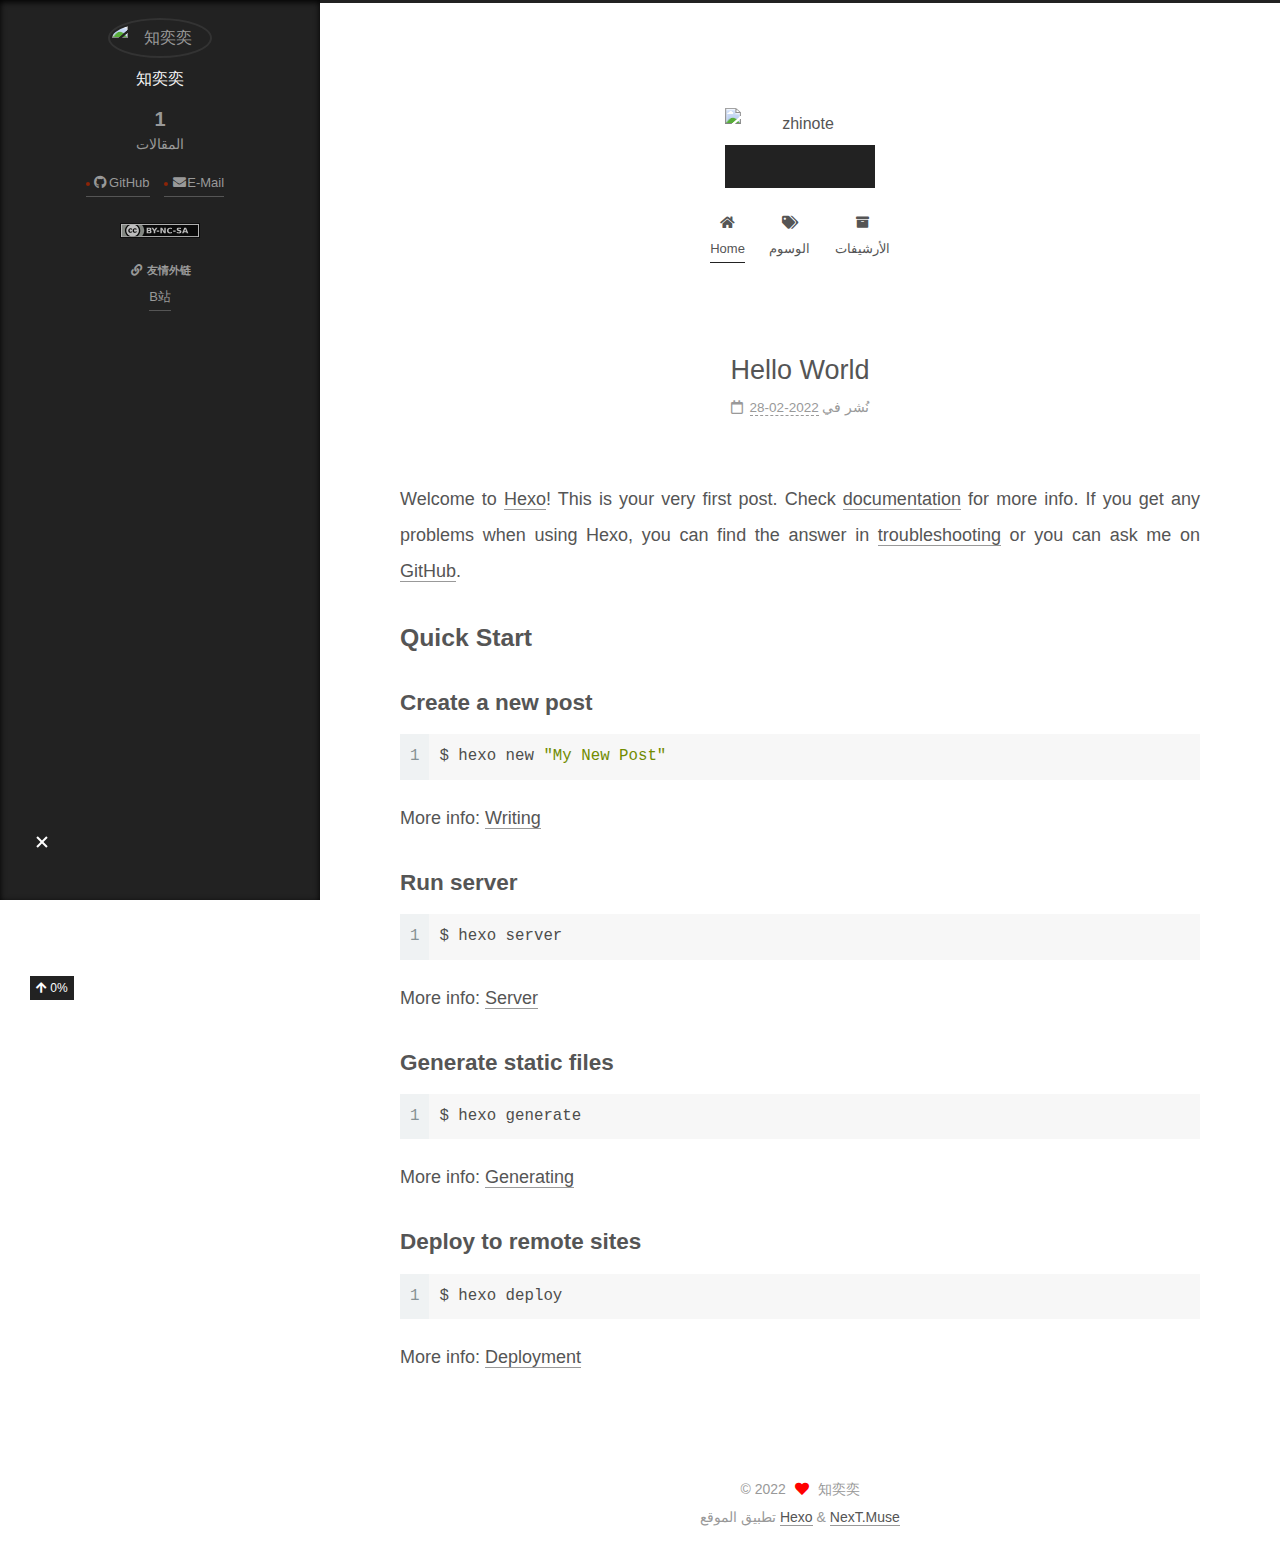
==== commit dde38bac: "Site updated: 2022-02-28 09:40:38" ====
--- a/index.html
+++ b/index.html
@@ -17,7 +17,7 @@
 
 <script id="hexo-configurations">
     var NexT = window.NexT || {};
-    var CONFIG = {"hostname":"example.com","root":"/","scheme":"Muse","version":"7.8.0","exturl":false,"sidebar":{"position":"left","display":"post","padding":18,"offset":12,"onmobile":false},"copycode":{"enable":false,"show_result":false,"style":null},"back2top":{"enable":true,"sidebar":false,"scrollpercent":false},"bookmark":{"enable":false,"color":"#222","save":"auto"},"fancybox":false,"mediumzoom":false,"lazyload":false,"pangu":false,"comments":{"style":"tabs","active":null,"storage":true,"lazyload":false,"nav":null},"algolia":{"hits":{"per_page":10},"labels":{"input_placeholder":"Search for Posts","hits_empty":"We didn't find any results for the search: ${query}","hits_stats":"${hits} results found in ${time} ms"}},"localsearch":{"enable":false,"trigger":"auto","top_n_per_article":1,"unescape":false,"preload":false},"motion":{"enable":true,"async":false,"transition":{"post_block":"fadeIn","post_header":"slideDownIn","post_body":"slideDownIn","coll_header":"slideLeftIn","sidebar":"slideUpIn"}}};
+    var CONFIG = {"hostname":"example.com","root":"/","scheme":"Muse","version":"7.8.0","exturl":false,"sidebar":{"position":"left","display":"always","padding":18,"offset":12,"onmobile":false},"copycode":{"enable":false,"show_result":false,"style":null},"back2top":{"enable":true,"sidebar":false,"scrollpercent":true},"bookmark":{"enable":false,"color":"#222","save":"auto"},"fancybox":false,"mediumzoom":false,"lazyload":false,"pangu":false,"comments":{"style":"tabs","active":null,"storage":true,"lazyload":false,"nav":null},"algolia":{"hits":{"per_page":10},"labels":{"input_placeholder":"Search for Posts","hits_empty":"We didn't find any results for the search: ${query}","hits_stats":"${hits} results found in ${time} ms"}},"localsearch":{"enable":false,"trigger":"auto","top_n_per_article":1,"unescape":false,"preload":false},"motion":{"enable":false,"async":false,"transition":{"post_block":"fadeIn","post_header":"slideDownIn","post_body":"slideDownIn","coll_header":"slideLeftIn","sidebar":"slideUpIn"}}};
   </script>
 
   <meta property="og:type" content="website">
@@ -75,7 +75,7 @@
 </head>
 
 <body itemscope itemtype="http://schema.org/WebPage">
-  <div class="container use-motion">
+  <div class="container">
     <div class="headband"></div>
 
     <header class="header" itemscope itemtype="http://schema.org/WPHeader">
@@ -88,7 +88,12 @@
     </div>
   </div>
 
-  <div class="site-meta">
+  <div class="site-meta custom-logo">
+      <div class="site-meta-headline">
+        <a>
+          <img class="custom-logo-image" src="/uploads/zhiyiyi.jpg" alt="zhinote">
+        </a>
+      </div>
 
     <a href="/" class="brand" rel="start">
       <span class="logo-line-before"><i></i></span>
@@ -113,6 +118,11 @@
     <a href="/" rel="section"><i class="fa fa-home fa-fw"></i>Home</a>
 
   </li>
+        <li class="menu-item menu-item-tags">
+
+    <a href="/tags/" rel="section"><i class="fa fa-tags fa-fw"></i>الوسوم</a>
+
+  </li>
         <li class="menu-item menu-item-archives">
 
     <a href="/archives/" rel="section"><i class="fa fa-archive fa-fw"></i>الأرشيفات</a>
@@ -148,7 +158,7 @@
     <link itemprop="mainEntityOfPage" href="http://example.com/2022/02/28/hello-world/">
 
     <span hidden itemprop="author" itemscope itemtype="http://schema.org/Person">
-      <meta itemprop="image" content="/images/avatar.gif">
+      <meta itemprop="image" content="/uploads/zhiyiyi.jpg">
       <meta itemprop="name" content="知奕奕">
       <meta itemprop="description" content="">
     </span>
@@ -269,6 +279,8 @@
 
       <div class="site-overview-wrap sidebar-panel">
         <div class="site-author motion-element" itemprop="author" itemscope itemtype="http://schema.org/Person">
+    <img class="site-author-image" itemprop="image" alt="知奕奕"
+      src="/uploads/zhiyiyi.jpg">
   <p class="site-author-name" itemprop="name">知奕奕</p>
   <div class="site-description" itemprop="description"></div>
 </div>
@@ -283,8 +295,29 @@
       </div>
   </nav>
 </div>
-
-
+  <div class="links-of-author motion-element">
+      <span class="links-of-author-item">
+        <a href="https://github.com/zhiyiyi" title="GitHub → https:&#x2F;&#x2F;github.com&#x2F;zhiyiyi" rel="noopener" target="_blank"><i class="fab fa-github fa-fw"></i>GitHub</a>
+      </span>
+      <span class="links-of-author-item">
+        <a href="/1187303661@qq.com" title="E-Mail → 1187303661@qq.com"><i class="fa fa-envelope fa-fw"></i>E-Mail</a>
+      </span>
+  </div>
+  <div class="cc-license motion-element" itemprop="license">
+    <a href="https://creativecommons.org/licenses/by-nc-sa/4.0/" class="cc-opacity" rel="noopener" target="_blank"><img src="/images/cc-by-nc-sa.svg" alt="Creative Commons"></a>
+  </div>
+
+
+  <div class="links-of-blogroll motion-element">
+    <div class="links-of-blogroll-title"><i class="fa fa-link fa-fw"></i>
+      友情外链
+    </div>
+    <ul class="links-of-blogroll-list">
+        <li class="links-of-blogroll-item">
+          <a href="https://www.bilibili.com/" title="https:&#x2F;&#x2F;www.bilibili.com&#x2F;" rel="noopener" target="_blank">B站</a>
+        </li>
+    </ul>
+  </div>
 
       </div>
 
@@ -329,12 +362,8 @@
 
   
   <script src="/lib/anime.min.js"></script>
-  <script src="/lib/velocity/velocity.min.js"></script>
-  <script src="/lib/velocity/velocity.ui.min.js"></script>
 
 <script src="/js/utils.js"></script>
-
-<script src="/js/motion.js"></script>
 
 
 <script src="/js/schemes/muse.js"></script>
--- a/css/main.css
+++ b/css/main.css
@@ -1141,6 +1141,7 @@
   margin: 0 auto;
   max-width: 96px;
   padding: 2px;
+  border-radius: 50%;
 }
 .site-author-name {
   color: #f5f5f5;
@@ -1168,7 +1169,7 @@
 }
 .links-of-author a::before,
 .links-of-author span.exturl::before {
-  background: #ffffa3;
+  background: #8c2408;
   border-radius: 50%;
   content: ' ';
   display: inline-block;
@@ -1494,10 +1495,7 @@
   position: fixed;
   transition-property: bottom;
   z-index: 1300;
-  width: 24px;
-}
-.back-to-top span {
-  display: none;
+  width: initial;
 }
 .back-to-top:hover {
   color: #87daff;
@@ -1962,6 +1960,13 @@
 #qr p {
   text-align: center;
 }
+.post-copyright {
+  background: var(--card-bg-color);
+  border-left: 3px solid #ff2a2a;
+  list-style: none;
+  margin: 2em 0 0;
+  padding: 0.5em 1em;
+}
 .category-all-page .category-all-title {
   text-align: center;
 }
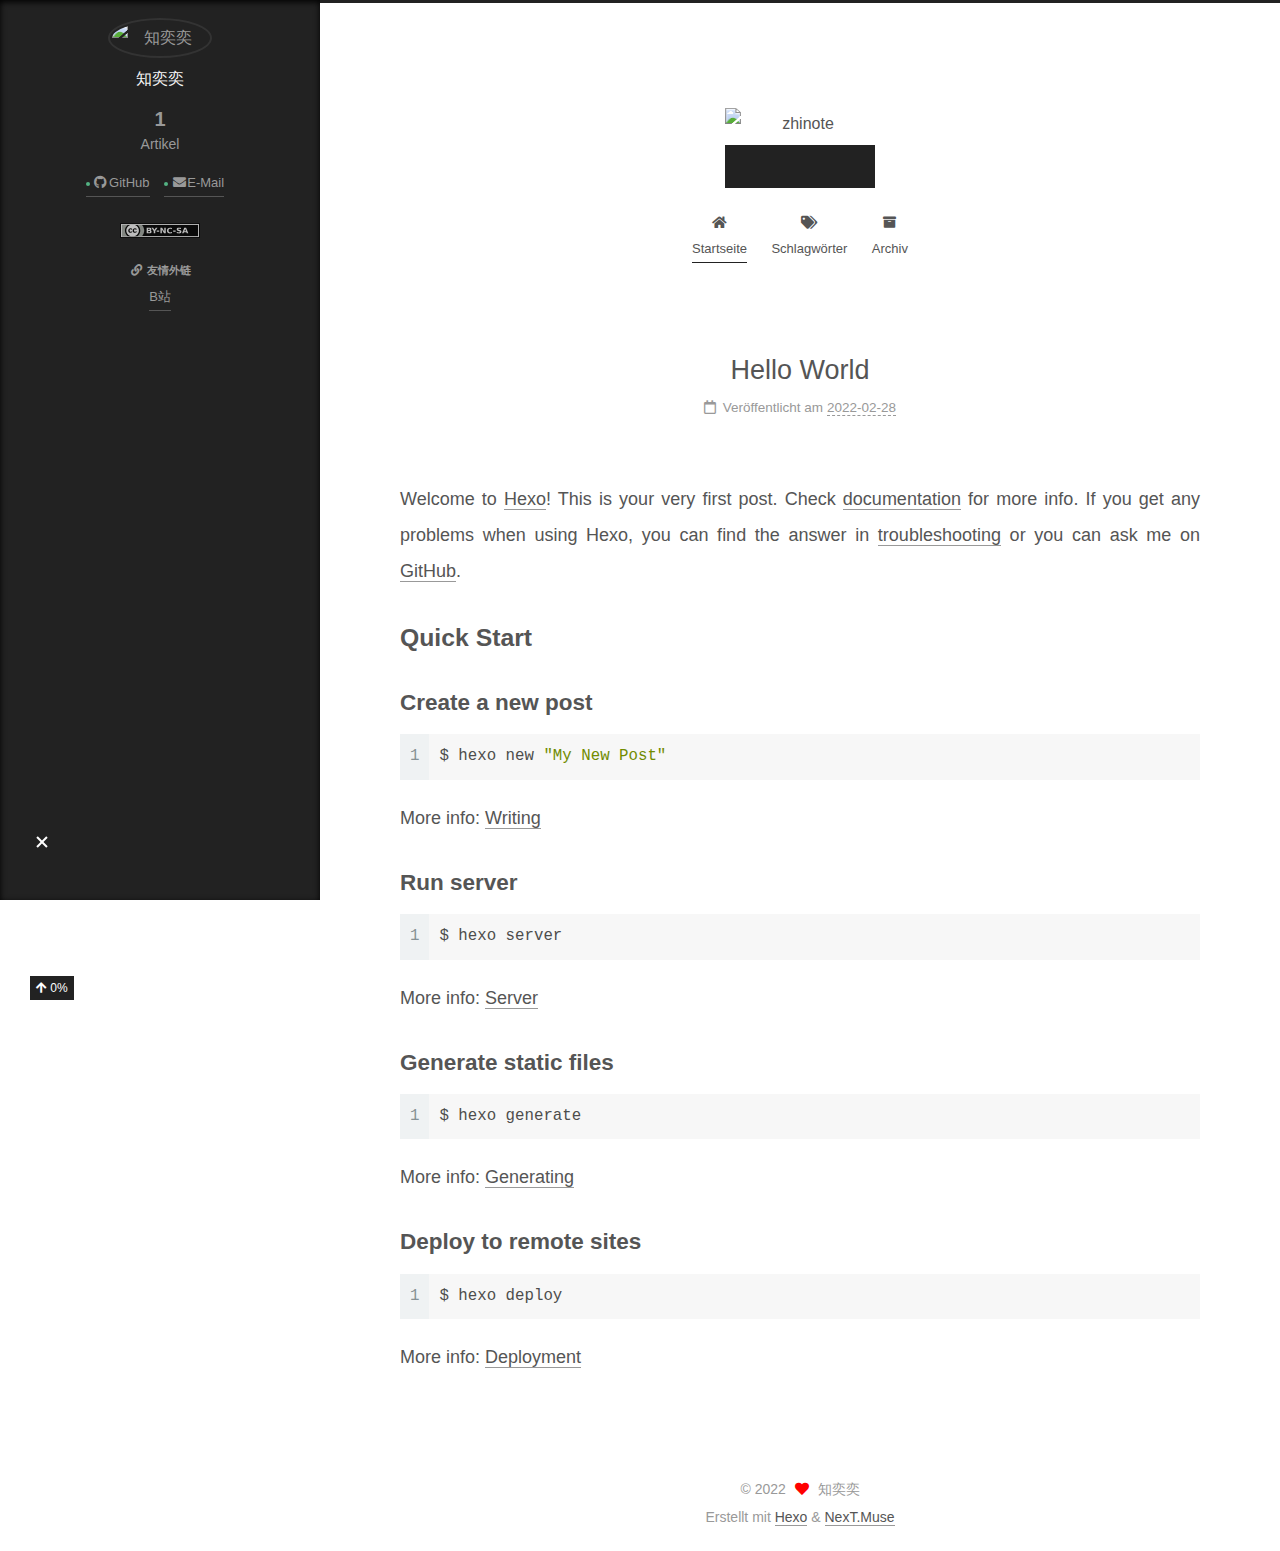
==== commit ccb0b356: "Site updated: 2022-02-28 09:55:02" ====
--- a/index.html
+++ b/index.html
@@ -81,7 +81,7 @@
     <header class="header" itemscope itemtype="http://schema.org/WPHeader">
       <div class="header-inner"><div class="site-brand-container">
   <div class="site-nav-toggle">
-    <div class="toggle" aria-label="تشغيل شريط التصفح">
+    <div class="toggle" aria-label="Navigationsleiste an/ausschalten">
       <span class="toggle-line toggle-line-first"></span>
       <span class="toggle-line toggle-line-middle"></span>
       <span class="toggle-line toggle-line-last"></span>
@@ -115,17 +115,17 @@
   <ul id="menu" class="main-menu menu">
         <li class="menu-item menu-item-home">
 
-    <a href="/" rel="section"><i class="fa fa-home fa-fw"></i>Home</a>
+    <a href="/" rel="section"><i class="fa fa-home fa-fw"></i>Startseite</a>
 
   </li>
         <li class="menu-item menu-item-tags">
 
-    <a href="/tags/" rel="section"><i class="fa fa-tags fa-fw"></i>الوسوم</a>
+    <a href="/tags/" rel="section"><i class="fa fa-tags fa-fw"></i>Schlagwörter</a>
 
   </li>
         <li class="menu-item menu-item-archives">
 
-    <a href="/archives/" rel="section"><i class="fa fa-archive fa-fw"></i>الأرشيفات</a>
+    <a href="/archives/" rel="section"><i class="fa fa-archive fa-fw"></i>Archiv</a>
 
   </li>
   </ul>
@@ -177,9 +177,9 @@
               <span class="post-meta-item-icon">
                 <i class="far fa-calendar"></i>
               </span>
-              <span class="post-meta-item-text">نُشر في</span>
-
-              <time title="أُنشأ: 2022-02-28 09:23:25" itemprop="dateCreated datePublished" datetime="2022-02-28T09:23:25+08:00">2022-02-28</time>
+              <span class="post-meta-item-text">Veröffentlicht am</span>
+
+              <time title="Erstellt: 2022-02-28 09:23:25" itemprop="dateCreated datePublished" datetime="2022-02-28T09:23:25+08:00">2022-02-28</time>
             </span>
 
           
@@ -265,10 +265,10 @@
 
       <ul class="sidebar-nav motion-element">
         <li class="sidebar-nav-toc">
-          المحتويات
+          Inhaltsverzeichnis
         </li>
         <li class="sidebar-nav-overview">
-          عام
+          Übersicht
         </li>
       </ul>
 
@@ -290,7 +290,7 @@
           <a href="/archives/">
         
           <span class="site-state-item-count">1</span>
-          <span class="site-state-item-name">المقالات</span>
+          <span class="site-state-item-name">Artikel</span>
         </a>
       </div>
   </nav>
@@ -344,7 +344,7 @@
   </span>
   <span class="author" itemprop="copyrightHolder">知奕奕</span>
 </div>
-  <div class="powered-by">تطبيق الموقع <a href="https://hexo.io/" class="theme-link" rel="noopener" target="_blank">Hexo</a> & <a href="https://muse.theme-next.org/" class="theme-link" rel="noopener" target="_blank">NexT.Muse</a>
+  <div class="powered-by">Erstellt mit  <a href="https://hexo.io/" class="theme-link" rel="noopener" target="_blank">Hexo</a> & <a href="https://muse.theme-next.org/" class="theme-link" rel="noopener" target="_blank">NexT.Muse</a>
   </div>
 
         
--- a/css/main.css
+++ b/css/main.css
@@ -1169,7 +1169,7 @@
 }
 .links-of-author a::before,
 .links-of-author span.exturl::before {
-  background: #8c2408;
+  background: #53b383;
   border-radius: 50%;
   content: ' ';
   display: inline-block;
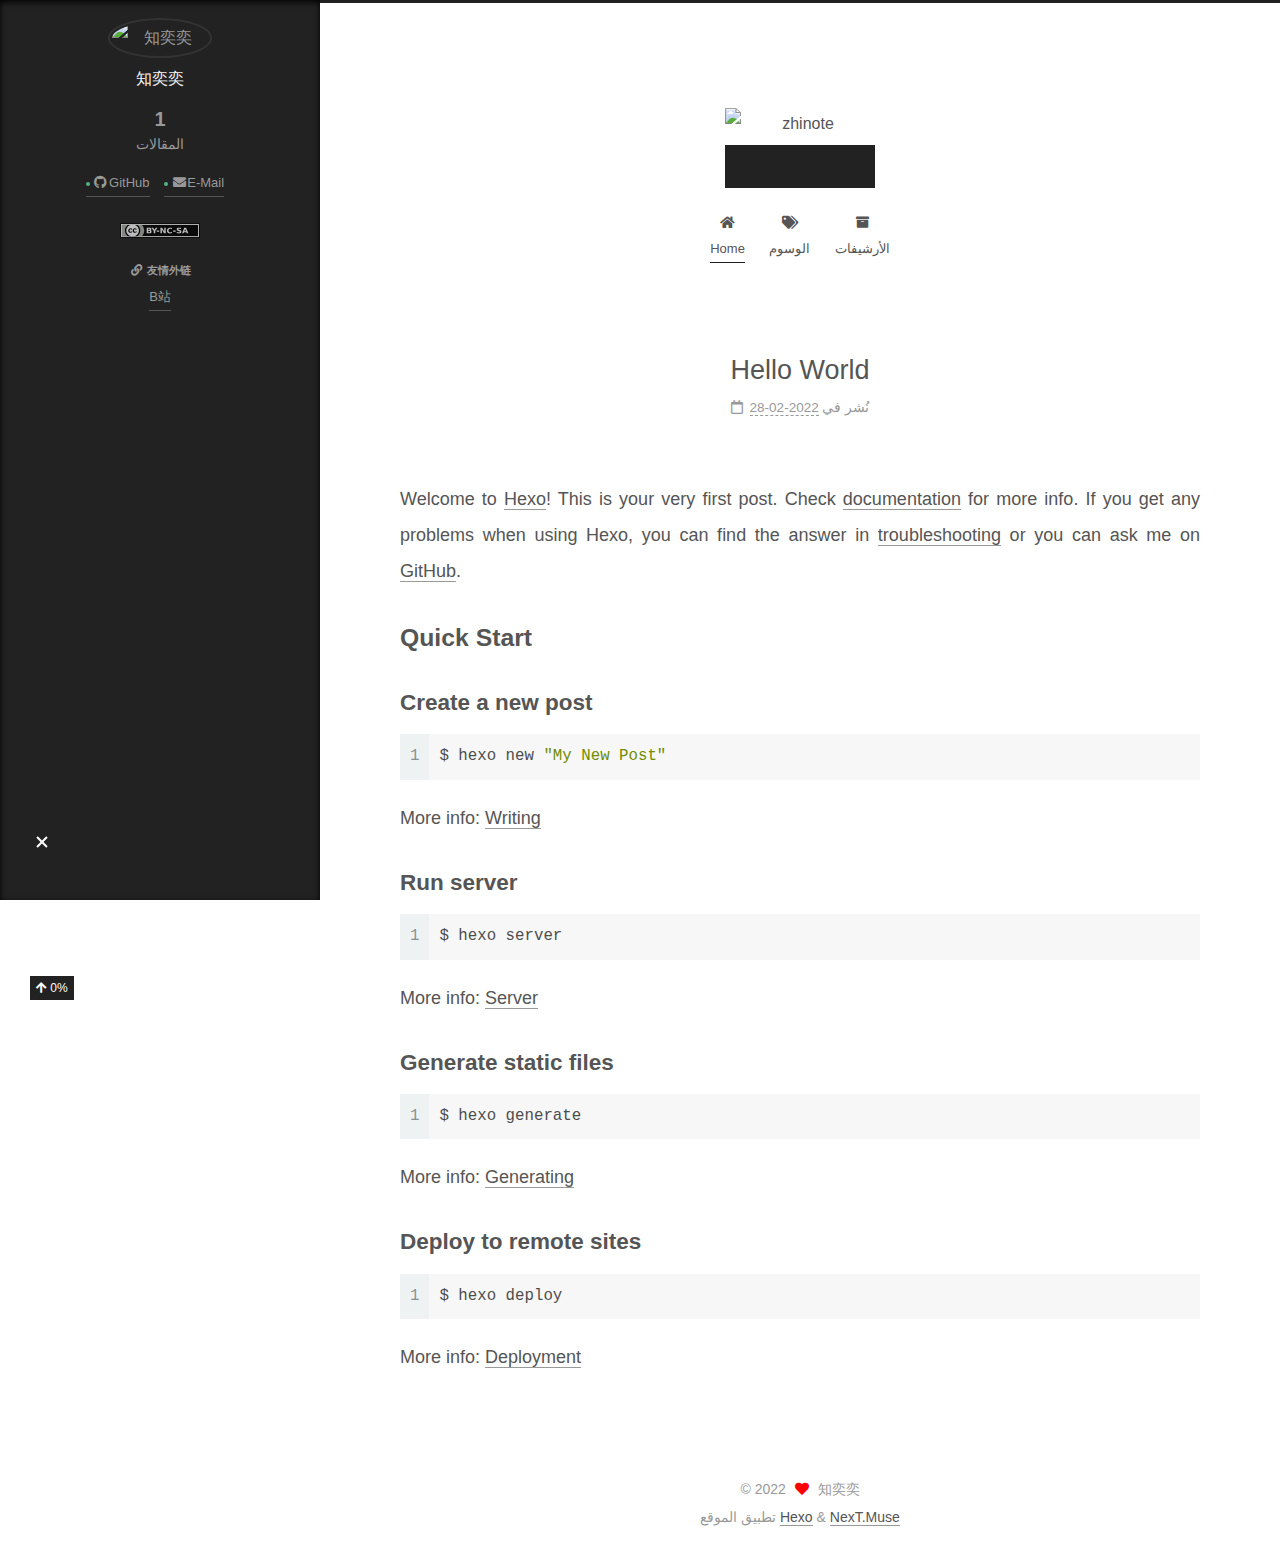
==== commit fe17f34d: "Site updated: 2022-02-28 10:00:22" ====
--- a/index.html
+++ b/index.html
@@ -81,7 +81,7 @@
     <header class="header" itemscope itemtype="http://schema.org/WPHeader">
       <div class="header-inner"><div class="site-brand-container">
   <div class="site-nav-toggle">
-    <div class="toggle" aria-label="Navigationsleiste an/ausschalten">
+    <div class="toggle" aria-label="تشغيل شريط التصفح">
       <span class="toggle-line toggle-line-first"></span>
       <span class="toggle-line toggle-line-middle"></span>
       <span class="toggle-line toggle-line-last"></span>
@@ -115,17 +115,17 @@
   <ul id="menu" class="main-menu menu">
         <li class="menu-item menu-item-home">
 
-    <a href="/" rel="section"><i class="fa fa-home fa-fw"></i>Startseite</a>
+    <a href="/" rel="section"><i class="fa fa-home fa-fw"></i>Home</a>
 
   </li>
         <li class="menu-item menu-item-tags">
 
-    <a href="/tags/" rel="section"><i class="fa fa-tags fa-fw"></i>Schlagwörter</a>
+    <a href="/tags/" rel="section"><i class="fa fa-tags fa-fw"></i>الوسوم</a>
 
   </li>
         <li class="menu-item menu-item-archives">
 
-    <a href="/archives/" rel="section"><i class="fa fa-archive fa-fw"></i>Archiv</a>
+    <a href="/archives/" rel="section"><i class="fa fa-archive fa-fw"></i>الأرشيفات</a>
 
   </li>
   </ul>
@@ -177,9 +177,9 @@
               <span class="post-meta-item-icon">
                 <i class="far fa-calendar"></i>
               </span>
-              <span class="post-meta-item-text">Veröffentlicht am</span>
-
-              <time title="Erstellt: 2022-02-28 09:23:25" itemprop="dateCreated datePublished" datetime="2022-02-28T09:23:25+08:00">2022-02-28</time>
+              <span class="post-meta-item-text">نُشر في</span>
+
+              <time title="أُنشأ: 2022-02-28 09:23:25" itemprop="dateCreated datePublished" datetime="2022-02-28T09:23:25+08:00">2022-02-28</time>
             </span>
 
           
@@ -265,10 +265,10 @@
 
       <ul class="sidebar-nav motion-element">
         <li class="sidebar-nav-toc">
-          Inhaltsverzeichnis
+          المحتويات
         </li>
         <li class="sidebar-nav-overview">
-          Übersicht
+          عام
         </li>
       </ul>
 
@@ -290,7 +290,7 @@
           <a href="/archives/">
         
           <span class="site-state-item-count">1</span>
-          <span class="site-state-item-name">Artikel</span>
+          <span class="site-state-item-name">المقالات</span>
         </a>
       </div>
   </nav>
@@ -344,7 +344,7 @@
   </span>
   <span class="author" itemprop="copyrightHolder">知奕奕</span>
 </div>
-  <div class="powered-by">Erstellt mit  <a href="https://hexo.io/" class="theme-link" rel="noopener" target="_blank">Hexo</a> & <a href="https://muse.theme-next.org/" class="theme-link" rel="noopener" target="_blank">NexT.Muse</a>
+  <div class="powered-by">تطبيق الموقع <a href="https://hexo.io/" class="theme-link" rel="noopener" target="_blank">Hexo</a> & <a href="https://muse.theme-next.org/" class="theme-link" rel="noopener" target="_blank">NexT.Muse</a>
   </div>
 
         
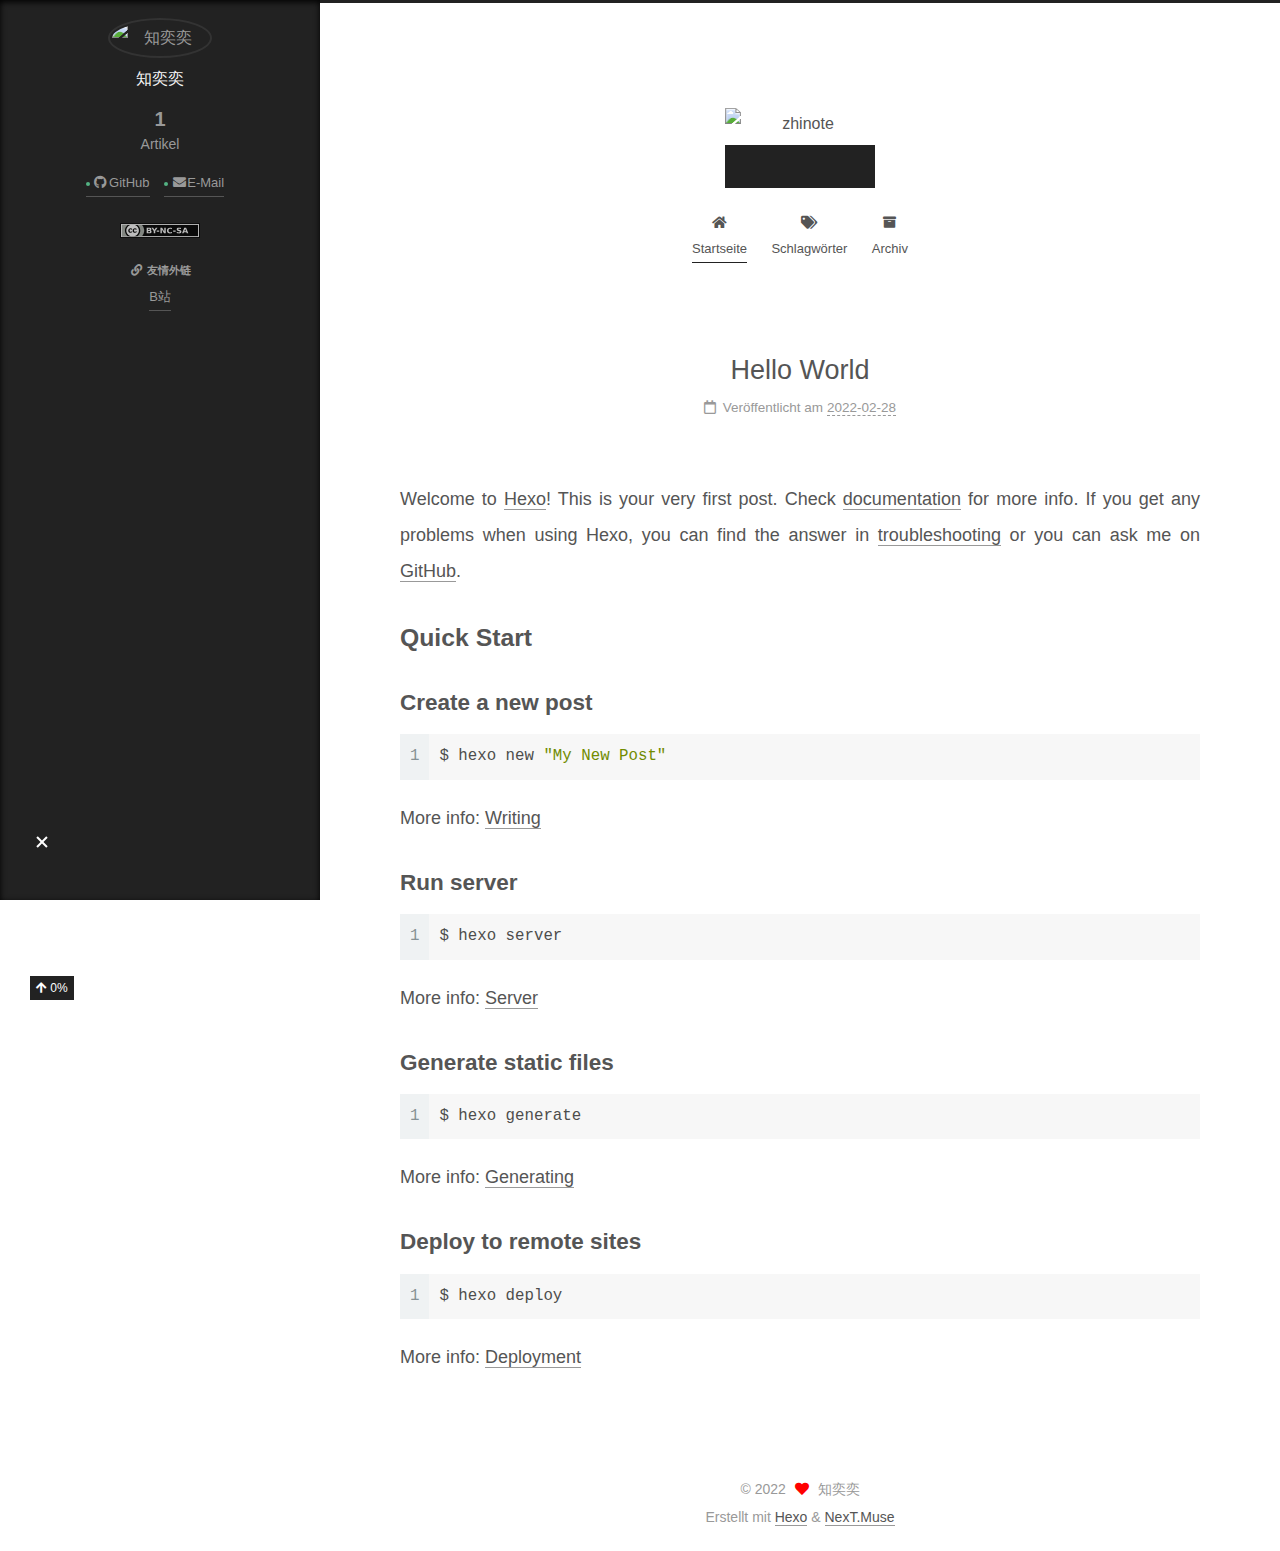
==== commit 420e9e09: "Site updated: 2022-02-28 10:01:52" ====
--- a/index.html
+++ b/index.html
@@ -81,7 +81,7 @@
     <header class="header" itemscope itemtype="http://schema.org/WPHeader">
       <div class="header-inner"><div class="site-brand-container">
   <div class="site-nav-toggle">
-    <div class="toggle" aria-label="تشغيل شريط التصفح">
+    <div class="toggle" aria-label="Navigationsleiste an/ausschalten">
       <span class="toggle-line toggle-line-first"></span>
       <span class="toggle-line toggle-line-middle"></span>
       <span class="toggle-line toggle-line-last"></span>
@@ -115,17 +115,17 @@
   <ul id="menu" class="main-menu menu">
         <li class="menu-item menu-item-home">
 
-    <a href="/" rel="section"><i class="fa fa-home fa-fw"></i>Home</a>
+    <a href="/" rel="section"><i class="fa fa-home fa-fw"></i>Startseite</a>
 
   </li>
         <li class="menu-item menu-item-tags">
 
-    <a href="/tags/" rel="section"><i class="fa fa-tags fa-fw"></i>الوسوم</a>
+    <a href="/tags/" rel="section"><i class="fa fa-tags fa-fw"></i>Schlagwörter</a>
 
   </li>
         <li class="menu-item menu-item-archives">
 
-    <a href="/archives/" rel="section"><i class="fa fa-archive fa-fw"></i>الأرشيفات</a>
+    <a href="/archives/" rel="section"><i class="fa fa-archive fa-fw"></i>Archiv</a>
 
   </li>
   </ul>
@@ -177,9 +177,9 @@
               <span class="post-meta-item-icon">
                 <i class="far fa-calendar"></i>
               </span>
-              <span class="post-meta-item-text">نُشر في</span>
-
-              <time title="أُنشأ: 2022-02-28 09:23:25" itemprop="dateCreated datePublished" datetime="2022-02-28T09:23:25+08:00">2022-02-28</time>
+              <span class="post-meta-item-text">Veröffentlicht am</span>
+
+              <time title="Erstellt: 2022-02-28 09:23:25" itemprop="dateCreated datePublished" datetime="2022-02-28T09:23:25+08:00">2022-02-28</time>
             </span>
 
           
@@ -265,10 +265,10 @@
 
       <ul class="sidebar-nav motion-element">
         <li class="sidebar-nav-toc">
-          المحتويات
+          Inhaltsverzeichnis
         </li>
         <li class="sidebar-nav-overview">
-          عام
+          Übersicht
         </li>
       </ul>
 
@@ -290,7 +290,7 @@
           <a href="/archives/">
         
           <span class="site-state-item-count">1</span>
-          <span class="site-state-item-name">المقالات</span>
+          <span class="site-state-item-name">Artikel</span>
         </a>
       </div>
   </nav>
@@ -344,7 +344,7 @@
   </span>
   <span class="author" itemprop="copyrightHolder">知奕奕</span>
 </div>
-  <div class="powered-by">تطبيق الموقع <a href="https://hexo.io/" class="theme-link" rel="noopener" target="_blank">Hexo</a> & <a href="https://muse.theme-next.org/" class="theme-link" rel="noopener" target="_blank">NexT.Muse</a>
+  <div class="powered-by">Erstellt mit  <a href="https://hexo.io/" class="theme-link" rel="noopener" target="_blank">Hexo</a> & <a href="https://muse.theme-next.org/" class="theme-link" rel="noopener" target="_blank">NexT.Muse</a>
   </div>
 
         
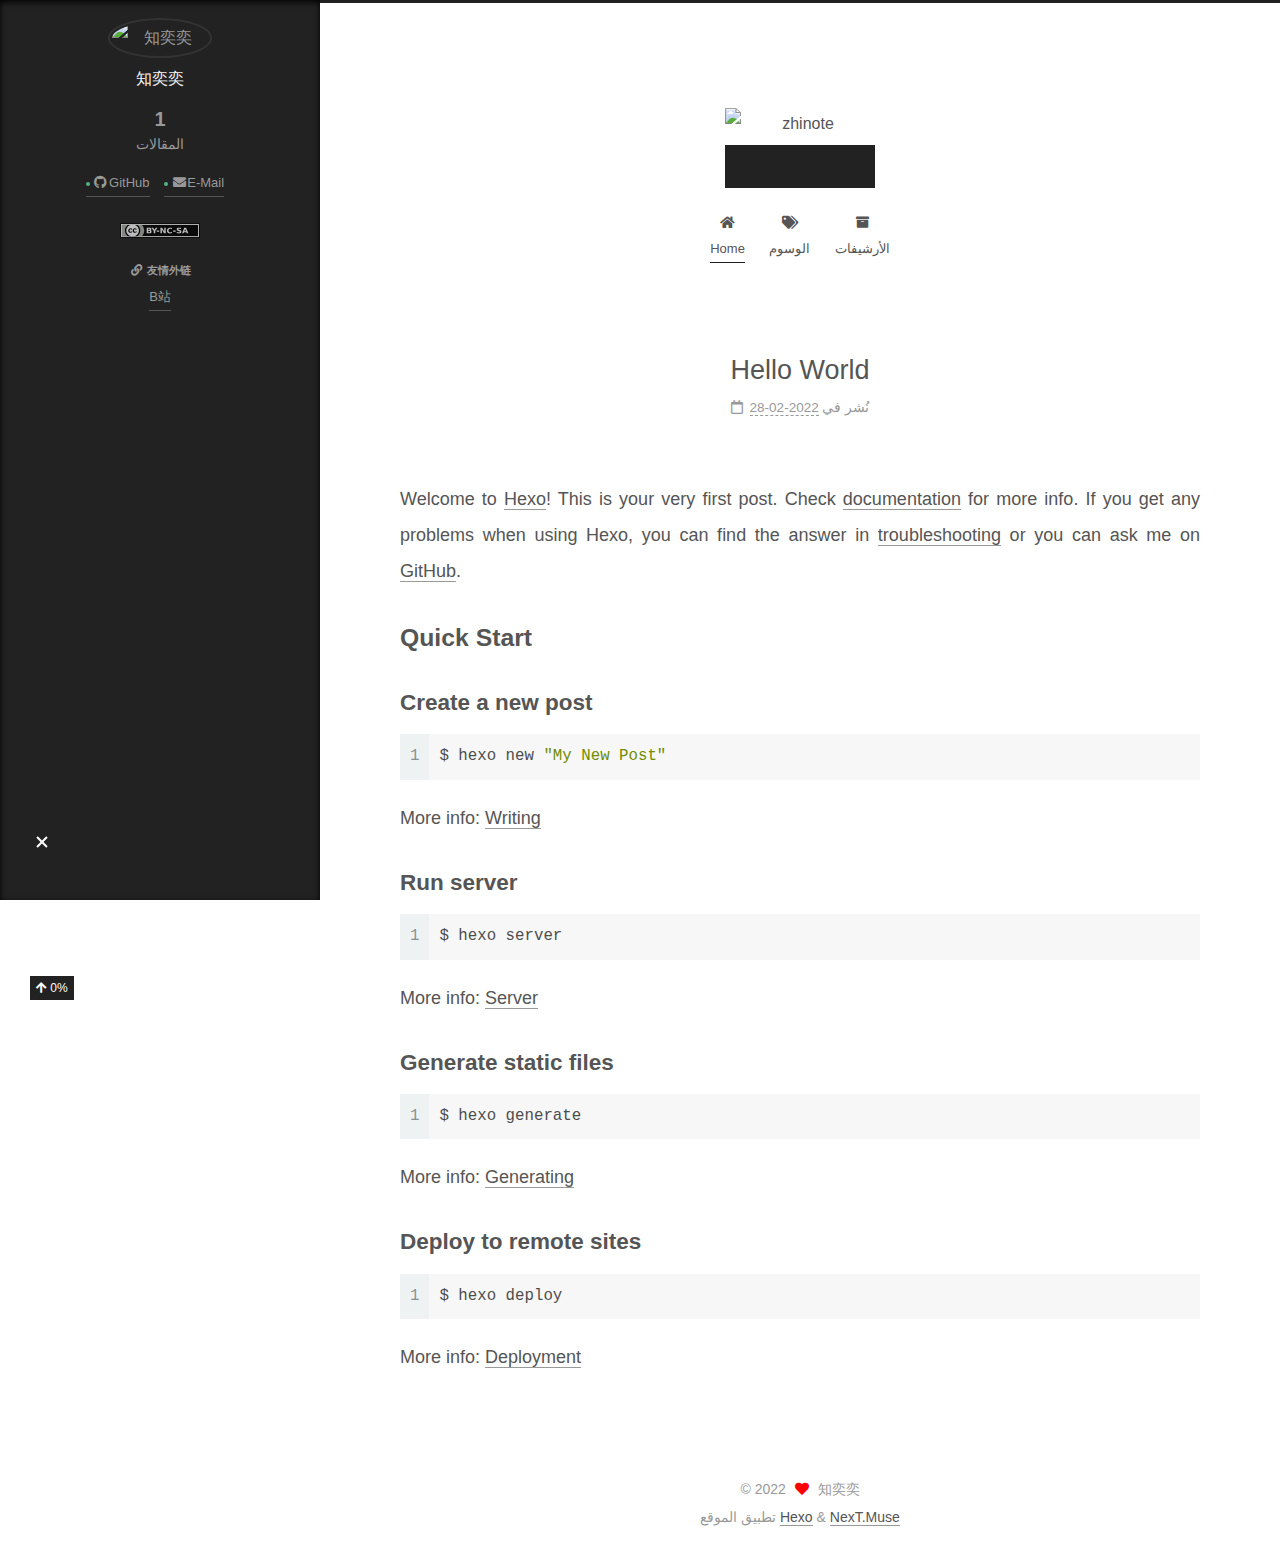
==== commit 60d5289b: "Site updated: 2022-02-28 10:04:08" ====
--- a/index.html
+++ b/index.html
@@ -81,7 +81,7 @@
     <header class="header" itemscope itemtype="http://schema.org/WPHeader">
       <div class="header-inner"><div class="site-brand-container">
   <div class="site-nav-toggle">
-    <div class="toggle" aria-label="Navigationsleiste an/ausschalten">
+    <div class="toggle" aria-label="تشغيل شريط التصفح">
       <span class="toggle-line toggle-line-first"></span>
       <span class="toggle-line toggle-line-middle"></span>
       <span class="toggle-line toggle-line-last"></span>
@@ -115,17 +115,17 @@
   <ul id="menu" class="main-menu menu">
         <li class="menu-item menu-item-home">
 
-    <a href="/" rel="section"><i class="fa fa-home fa-fw"></i>Startseite</a>
+    <a href="/" rel="section"><i class="fa fa-home fa-fw"></i>Home</a>
 
   </li>
         <li class="menu-item menu-item-tags">
 
-    <a href="/tags/" rel="section"><i class="fa fa-tags fa-fw"></i>Schlagwörter</a>
+    <a href="/tags/" rel="section"><i class="fa fa-tags fa-fw"></i>الوسوم</a>
 
   </li>
         <li class="menu-item menu-item-archives">
 
-    <a href="/archives/" rel="section"><i class="fa fa-archive fa-fw"></i>Archiv</a>
+    <a href="/archives/" rel="section"><i class="fa fa-archive fa-fw"></i>الأرشيفات</a>
 
   </li>
   </ul>
@@ -177,9 +177,9 @@
               <span class="post-meta-item-icon">
                 <i class="far fa-calendar"></i>
               </span>
-              <span class="post-meta-item-text">Veröffentlicht am</span>
-
-              <time title="Erstellt: 2022-02-28 09:23:25" itemprop="dateCreated datePublished" datetime="2022-02-28T09:23:25+08:00">2022-02-28</time>
+              <span class="post-meta-item-text">نُشر في</span>
+
+              <time title="أُنشأ: 2022-02-28 09:23:25" itemprop="dateCreated datePublished" datetime="2022-02-28T09:23:25+08:00">2022-02-28</time>
             </span>
 
           
@@ -265,10 +265,10 @@
 
       <ul class="sidebar-nav motion-element">
         <li class="sidebar-nav-toc">
-          Inhaltsverzeichnis
+          المحتويات
         </li>
         <li class="sidebar-nav-overview">
-          Übersicht
+          عام
         </li>
       </ul>
 
@@ -290,7 +290,7 @@
           <a href="/archives/">
         
           <span class="site-state-item-count">1</span>
-          <span class="site-state-item-name">Artikel</span>
+          <span class="site-state-item-name">المقالات</span>
         </a>
       </div>
   </nav>
@@ -344,7 +344,7 @@
   </span>
   <span class="author" itemprop="copyrightHolder">知奕奕</span>
 </div>
-  <div class="powered-by">Erstellt mit  <a href="https://hexo.io/" class="theme-link" rel="noopener" target="_blank">Hexo</a> & <a href="https://muse.theme-next.org/" class="theme-link" rel="noopener" target="_blank">NexT.Muse</a>
+  <div class="powered-by">تطبيق الموقع <a href="https://hexo.io/" class="theme-link" rel="noopener" target="_blank">Hexo</a> & <a href="https://muse.theme-next.org/" class="theme-link" rel="noopener" target="_blank">NexT.Muse</a>
   </div>
 
         
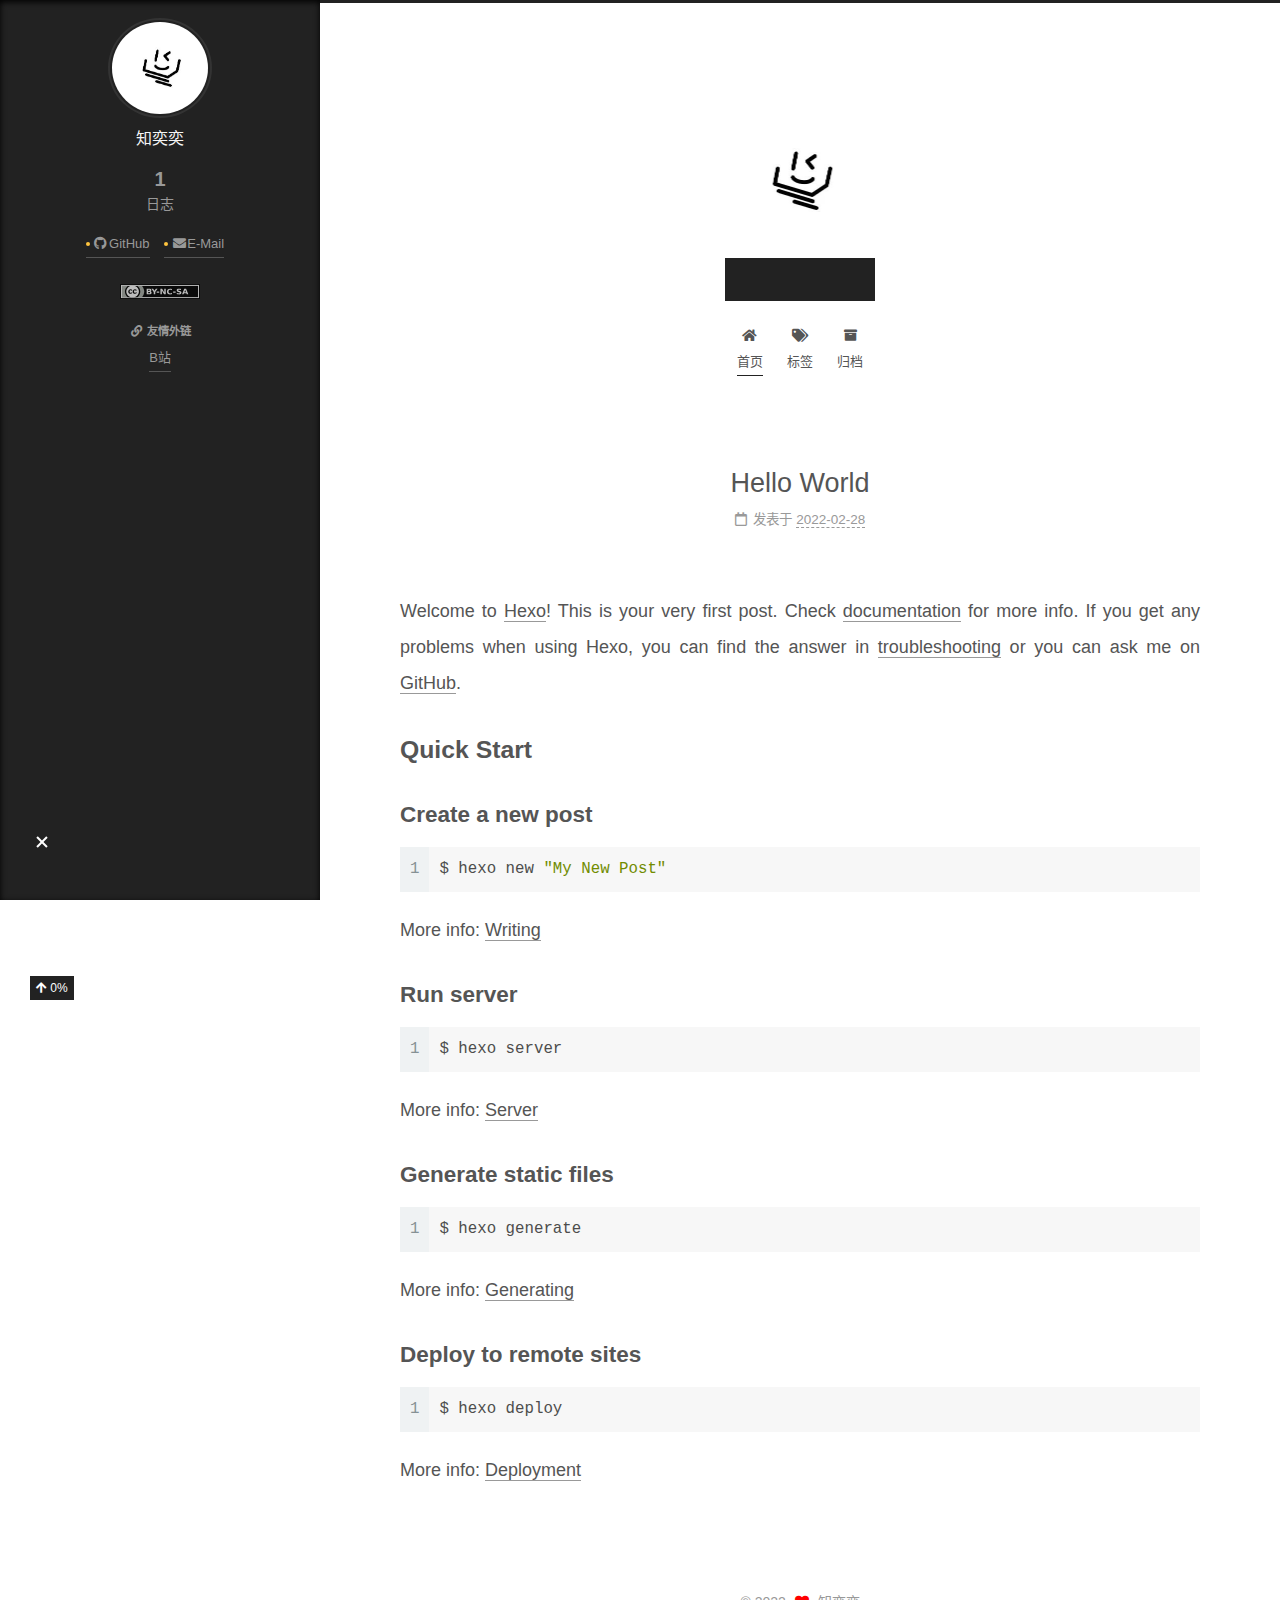
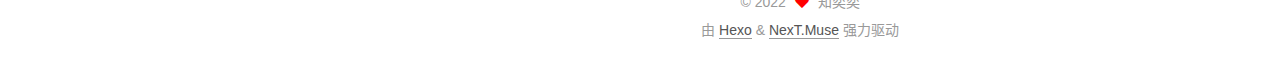
==== commit 8e418bf5: "Site updated: 2022-02-28 10:13:27" ====
--- a/index.html
+++ b/index.html
@@ -1,5 +1,5 @@
 <!DOCTYPE html>
-<html lang="zh_CN">
+<html lang="zh-CN">
 <head>
   <meta charset="UTF-8">
 <meta name="viewport" content="width=device-width, initial-scale=1, maximum-scale=2">
@@ -37,7 +37,7 @@
     sidebar: "",
     isHome : true,
     isPost : false,
-    lang   : 'zh_CN'
+    lang   : 'zh-CN'
   };
 </script>
 
@@ -81,7 +81,7 @@
     <header class="header" itemscope itemtype="http://schema.org/WPHeader">
       <div class="header-inner"><div class="site-brand-container">
   <div class="site-nav-toggle">
-    <div class="toggle" aria-label="تشغيل شريط التصفح">
+    <div class="toggle" aria-label="切换导航栏">
       <span class="toggle-line toggle-line-first"></span>
       <span class="toggle-line toggle-line-middle"></span>
       <span class="toggle-line toggle-line-last"></span>
@@ -115,17 +115,17 @@
   <ul id="menu" class="main-menu menu">
         <li class="menu-item menu-item-home">
 
-    <a href="/" rel="section"><i class="fa fa-home fa-fw"></i>Home</a>
+    <a href="/" rel="section"><i class="fa fa-home fa-fw"></i>首页</a>
 
   </li>
         <li class="menu-item menu-item-tags">
 
-    <a href="/tags/" rel="section"><i class="fa fa-tags fa-fw"></i>الوسوم</a>
+    <a href="/tags/" rel="section"><i class="fa fa-tags fa-fw"></i>标签</a>
 
   </li>
         <li class="menu-item menu-item-archives">
 
-    <a href="/archives/" rel="section"><i class="fa fa-archive fa-fw"></i>الأرشيفات</a>
+    <a href="/archives/" rel="section"><i class="fa fa-archive fa-fw"></i>归档</a>
 
   </li>
   </ul>
@@ -154,7 +154,7 @@
       
   
   
-  <article itemscope itemtype="http://schema.org/Article" class="post-block" lang="zh_CN">
+  <article itemscope itemtype="http://schema.org/Article" class="post-block" lang="zh-CN">
     <link itemprop="mainEntityOfPage" href="http://example.com/2022/02/28/hello-world/">
 
     <span hidden itemprop="author" itemscope itemtype="http://schema.org/Person">
@@ -177,9 +177,9 @@
               <span class="post-meta-item-icon">
                 <i class="far fa-calendar"></i>
               </span>
-              <span class="post-meta-item-text">نُشر في</span>
-
-              <time title="أُنشأ: 2022-02-28 09:23:25" itemprop="dateCreated datePublished" datetime="2022-02-28T09:23:25+08:00">2022-02-28</time>
+              <span class="post-meta-item-text">发表于</span>
+
+              <time title="创建时间：2022-02-28 09:23:25" itemprop="dateCreated datePublished" datetime="2022-02-28T09:23:25+08:00">2022-02-28</time>
             </span>
 
           
@@ -265,10 +265,10 @@
 
       <ul class="sidebar-nav motion-element">
         <li class="sidebar-nav-toc">
-          المحتويات
+          文章目录
         </li>
         <li class="sidebar-nav-overview">
-          عام
+          站点概览
         </li>
       </ul>
 
@@ -290,7 +290,7 @@
           <a href="/archives/">
         
           <span class="site-state-item-count">1</span>
-          <span class="site-state-item-name">المقالات</span>
+          <span class="site-state-item-name">日志</span>
         </a>
       </div>
   </nav>
@@ -344,7 +344,7 @@
   </span>
   <span class="author" itemprop="copyrightHolder">知奕奕</span>
 </div>
-  <div class="powered-by">تطبيق الموقع <a href="https://hexo.io/" class="theme-link" rel="noopener" target="_blank">Hexo</a> & <a href="https://muse.theme-next.org/" class="theme-link" rel="noopener" target="_blank">NexT.Muse</a>
+  <div class="powered-by">由 <a href="https://hexo.io/" class="theme-link" rel="noopener" target="_blank">Hexo</a> & <a href="https://muse.theme-next.org/" class="theme-link" rel="noopener" target="_blank">NexT.Muse</a> 强力驱动
   </div>
 
         
--- a/css/main.css
+++ b/css/main.css
@@ -1169,7 +1169,7 @@
 }
 .links-of-author a::before,
 .links-of-author span.exturl::before {
-  background: #53b383;
+  background: #ffc43e;
   border-radius: 50%;
   content: ' ';
   display: inline-block;
